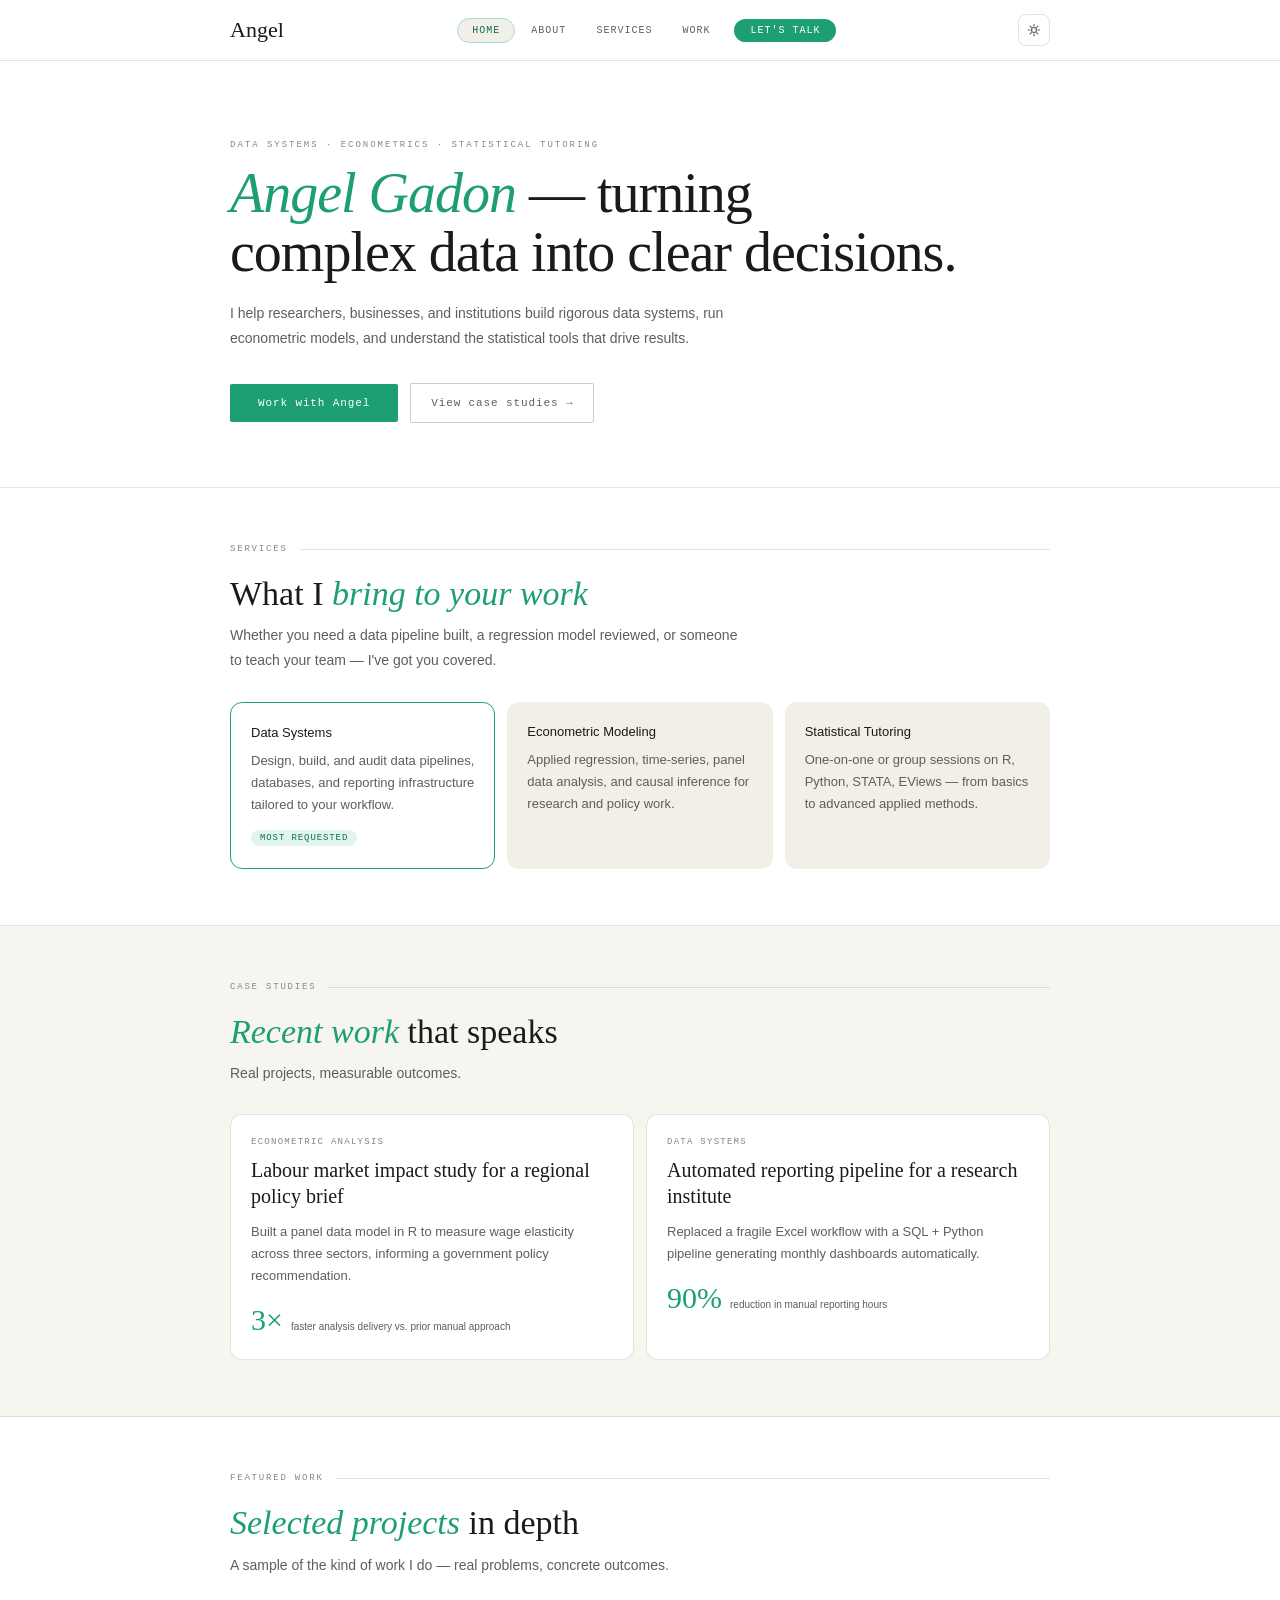
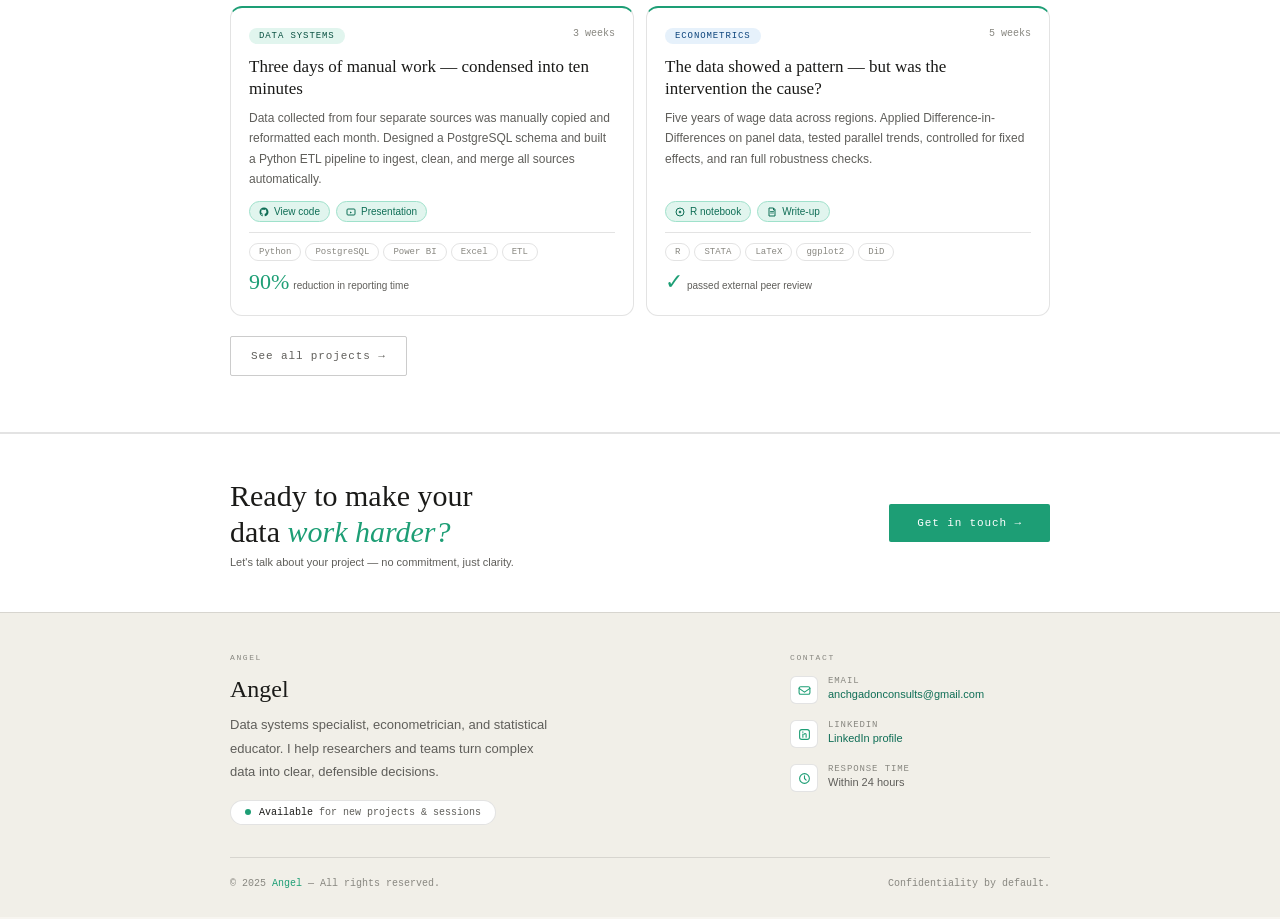
==== index.html @ 55eae577 "improve accessibility" ====
<!DOCTYPE html>
<html lang="en">
<head>
<meta charset="UTF-8"/>
<meta http-equiv="Content-Security-Policy" content="default-src 'self'; script-src 'self' 'unsafe-inline'; style-src 'self' 'unsafe-inline' https://fonts.googleapis.com; font-src 'self' https://fonts.gstatic.com; connect-src 'self' https://script.google.com https://script.googleusercontent.com; img-src 'self' data:;"/>
<meta name="viewport" content="width=device-width, initial-scale=1.0"/>
<meta name="robots" content="index, follow"/>
<meta name="author" content="Angel Gadon"/>
<title>Angel Gadon — Data Systems Specialist &amp; Econometrician | Philippines</title>
<meta name="description" content="Angel Gadon is a data systems specialist, econometrician, and statistical educator in the Philippines. Available for research, consulting, and tutoring."/>
<link rel="canonical" href="https://anchgadon.com/"/>

<!-- Open Graph -->
<meta property="og:type" content="website"/>
<meta property="og:url" content="https://anchgadon.com/"/>
<meta property="og:title" content="Angel Gadon — Data Systems Specialist &amp; Econometrician"/>
<meta property="og:description" content="Data systems specialist, econometrician, and statistical educator in the Philippines. Available for research, consulting, and tutoring."/>
<meta property="og:image" content="https://anchgadon.com/og-image.png"/>

<!-- Twitter Card -->
<meta name="twitter:card" content="summary"/>
<meta name="twitter:title" content="Angel Gadon — Data Systems Specialist &amp; Econometrician"/>
<meta name="twitter:description" content="Data systems specialist, econometrician, and statistical educator in the Philippines."/>

<!-- JSON-LD Person Schema -->
<script type="application/ld+json">
{
  "@context": "https://schema.org",
  "@type": "Person",
  "name": "Angel Gadon",
  "url": "https://anchgadon.com/",
  "jobTitle": "Data Systems Specialist, Econometrician, Statistical Educator",
  "description": "Data systems specialist, econometrician, and statistical educator based in the Philippines. Available for research, consulting, and tutoring.",
  "email": "mailto:anchgadonconsults@gmail.com",
  "address": {
    "@type": "PostalAddress",
    "addressCountry": "PH"
  },
  "sameAs": [
    "https://www.linkedin.com/in/anchgadonconsults"
  ],
  "knowsAbout": ["Data Systems", "Econometrics", "Statistical Modeling", "Python", "R", "STATA", "SQL", "EViews", "Panel Data", "Causal Inference"]
}
</script>

<link rel="preconnect" href="https://fonts.googleapis.com">
<link rel="preconnect" href="https://fonts.gstatic.com" crossorigin>
<link href="https://fonts.googleapis.com/css2?family=Cormorant+Garamond:ital,wght@0,300;0,400;1,300;1,400&family=DM+Mono:wght@300;400&family=DM+Sans:ital,wght@0,300;0,400;0,500;1,300&display=swap" rel="stylesheet"/>
<link rel="stylesheet" href="styles.css"/>
<script>(function(){var t=localStorage.getItem('theme');if(t)document.documentElement.setAttribute('data-theme',t);})()</script>
</head>
<body>

<!-- ── SITE HEADER ────────────────────────────────────────── -->
<header class="site-header">
  <div class="header-inner">
    <a class="header-logo" href="#" onclick="showPage('home'); return false;">Angel</a>
    <nav class="header-nav" aria-label="Primary navigation">
      <a class="fnav-link active" href="#" onclick="showPage('home')">Home</a>
      <a class="fnav-link" href="#" onclick="showPage('about')">About</a>
      <a class="fnav-link" href="#" onclick="showPage('services')">Services</a>
      <a class="fnav-link" href="#" onclick="showPage('portfolio')">Work</a>
      <button class="fnav-cta" onclick="showPage('contact')">Let's talk</button>
    </nav>
    <div class="header-controls">
      <button class="theme-btn" id="themeBtn" onclick="toggleTheme()" aria-label="Toggle theme"></button>
      <button class="burger" id="burgerBtn" onclick="toggleMenu()" aria-label="Open menu" aria-expanded="false">
        <span class="burger-line"></span>
        <span class="burger-line"></span>
        <span class="burger-line"></span>
      </button>
    </div>
  </div>
  <nav class="mobile-menu" id="mobileMenu" aria-label="Mobile navigation">
    <a class="mob-link active" href="#" onclick="showPage('home');closeMenu()">Home</a>
    <a class="mob-link" href="#" onclick="showPage('about');closeMenu()">About</a>
    <a class="mob-link" href="#" onclick="showPage('services');closeMenu()">Services</a>
    <a class="mob-link" href="#" onclick="showPage('portfolio');closeMenu()">Work</a>
    <button class="mob-cta" onclick="showPage('contact');closeMenu()">Let's talk</button>
  </nav>
</header>


<main id="main-content">

<!-- ══════════════════════════════════════════════════════════
     PAGE 1 — HOME
══════════════════════════════════════════════════════════ -->
<div id="page-home" class="page active">
  <div class="hero">
    <div class="container">
      <div class="eyebrow">Data Systems · Econometrics · Statistical Tutoring</div>
      <h1 class="page-h1"><em>Angel Gadon</em> — turning<br>complex data into clear decisions.</h1>
      <p class="lead">I help researchers, businesses, and institutions build rigorous data systems, run econometric models, and understand the statistical tools that drive results.</p>
      <div class="hero-actions">
        <button class="btn-primary" onclick="showPage('contact')">Work with Angel</button>
        <button class="btn-ghost" onclick="showPage('portfolio')">View case studies →</button>
      </div>
    </div>
  </div>

  <div class="section" style="background:var(--surface);">
    <div class="container">
      <div class="sec-eyebrow">Services</div>
      <h2 class="sec-h2">What I <em>bring to your work</em></h2>
      <p class="lead" style="margin-bottom:28px;">Whether you need a data pipeline built, a regression model reviewed, or someone to teach your team — I've got you covered.</p>
      <div class="services-grid">
        <div class="svc-card accent">
          <div class="svc-title">Data Systems</div>
          <div class="svc-body">Design, build, and audit data pipelines, databases, and reporting infrastructure tailored to your workflow.</div>
          <div class="svc-tag">Most requested</div>
        </div>
        <div class="svc-card">
          <div class="svc-title">Econometric Modeling</div>
          <div class="svc-body">Applied regression, time-series, panel data analysis, and causal inference for research and policy work.</div>
        </div>
        <div class="svc-card">
          <div class="svc-title">Statistical Tutoring</div>
          <div class="svc-body">One-on-one or group sessions on R, Python, STATA, EViews — from basics to advanced applied methods.</div>
        </div>
      </div>
    </div>
  </div>

  <div class="section" style="background:var(--ivory);">
    <div class="container">
      <div class="sec-eyebrow">Case studies</div>
      <h2 class="sec-h2"><em>Recent work</em> that speaks</h2>
      <p class="lead" style="margin-bottom:28px;">Real projects, measurable outcomes.</p>
      <div class="case-grid">
        <div class="case-card">
          <div class="case-label">Econometric Analysis</div>
          <div class="case-title">Labour market impact study for a regional policy brief</div>
          <div class="case-body">Built a panel data model in R to measure wage elasticity across three sectors, informing a government policy recommendation.</div>
          <div style="display:flex;align-items:baseline;gap:8px;"><div class="case-num">3×</div><div class="case-outcome-lbl">faster analysis delivery vs. prior manual approach</div></div>
        </div>
        <div class="case-card">
          <div class="case-label">Data Systems</div>
          <div class="case-title">Automated reporting pipeline for a research institute</div>
          <div class="case-body">Replaced a fragile Excel workflow with a SQL + Python pipeline generating monthly dashboards automatically.</div>
          <div style="display:flex;align-items:baseline;gap:8px;"><div class="case-num">90%</div><div class="case-outcome-lbl">reduction in manual reporting hours</div></div>
        </div>
      </div>
    </div>
  </div>

  <div class="section" style="background:var(--surface);">
    <div class="container">
      <div class="sec-eyebrow">Featured work</div>
      <h2 class="sec-h2"><em>Selected projects</em> in depth</h2>
      <p class="lead" style="margin-bottom:28px;">A sample of the kind of work I do — real problems, concrete outcomes.</p>
      <div class="featured-grid" id="homeFeaturedGrid"></div>
      <div style="margin-top:20px;">
        <button class="btn-ghost" onclick="showPage('portfolio')">See all projects →</button>
      </div>
    </div>
  </div>

  <!-- Pre-footer + Footer -->
  <div class="pre-footer">
    <div class="container" style="display:flex;align-items:center;justify-content:space-between;gap:20px;flex-wrap:wrap;">
      <div>
        <div class="pre-footer-h">Ready to make your<br>data <em>work harder?</em></div>
        <div class="pre-footer-sub">Let's talk about your project — no commitment, just clarity.</div>
      </div>
      <button class="btn-primary" onclick="showPage('contact')">Get in touch →</button>
    </div>
  </div>
</div>


<!-- ══════════════════════════════════════════════════════════
     PAGE 2 — SERVICES
══════════════════════════════════════════════════════════ -->
<div id="page-services" class="page">
  <div class="section" style="background:var(--surface);padding-bottom:0;border-bottom:none;">
    <div class="container">
      <div class="eyebrow">Services</div>
      <h2 class="page-h1">Precision work,<br><em>tailored to your data.</em></h2>
      <p class="lead">Three focused offerings — each designed to solve a real problem and deliver a concrete output.</p>
    </div>
  </div>

  <div class="process-strip">
    <div class="container">
      <div class="process-steps">
        <div class="process-step"><div class="step-num">1</div><div class="step-text">Discovery call &amp; scope</div></div>
        <div class="step-arrow">→</div>
        <div class="process-step"><div class="step-num">2</div><div class="step-text">Proposal &amp; timeline</div></div>
        <div class="step-arrow">→</div>
        <div class="process-step"><div class="step-num">3</div><div class="step-text">Delivery &amp; review rounds</div></div>
        <div class="step-arrow">→</div>
        <div class="process-step"><div class="step-num">4</div><div class="step-text">Handoff &amp; documentation</div></div>
      </div>
    </div>
  </div>

  <div class="svc-section">
    <div class="container">
      <div class="svc-header">
        <div><div class="svc-num">01</div><h2 class="svc-h2">Data Systems <em>&amp; Infrastructure</em></h2></div>
        <div class="svc-badge badge-pop">Most requested</div>
      </div>
      <p class="svc-body-text">From messy spreadsheets to robust pipelines — I design, build, and audit data systems that are clean, automated, and built to last.</p>
      <div class="deliverables">
        <div class="deliv-item"><div class="deliv-dot"></div><div class="deliv-text">Database design &amp; normalisation</div></div>
        <div class="deliv-item"><div class="deliv-dot"></div><div class="deliv-text">Automated ETL pipelines</div></div>
        <div class="deliv-item"><div class="deliv-dot"></div><div class="deliv-text">Data cleaning &amp; validation scripts</div></div>
        <div class="deliv-item"><div class="deliv-dot"></div><div class="deliv-text">Dashboard &amp; reporting setup</div></div>
        <div class="deliv-item"><div class="deliv-dot"></div><div class="deliv-text">Existing system audits</div></div>
        <div class="deliv-item"><div class="deliv-dot"></div><div class="deliv-text">Full documentation &amp; handoff</div></div>
      </div>
      <div class="tools-row"><span class="tool-pill">Python</span><span class="tool-pill">SQL</span><span class="tool-pill">PostgreSQL</span><span class="tool-pill">R</span><span class="tool-pill">Power BI</span><span class="tool-pill">Excel / VBA</span></div>
      <div class="rate-row"><div><div class="rate-val">₱ / $</div><div class="rate-label">Project-based · scope discussed on discovery call</div></div><button class="rate-cta" onclick="showPage('contact')">Request a quote →</button></div>
    </div>
  </div>

  <div class="svc-section">
    <div class="container">
      <div class="svc-header">
        <div><div class="svc-num">02</div><h2 class="svc-h2">Econometric <em>Modeling &amp; Analysis</em></h2></div>
        <div class="svc-badge badge-res">Research-grade</div>
      </div>
      <p class="svc-body-text">Rigorous applied econometrics for policy research, academic work, and business intelligence. I help you choose the right model, run it correctly, and present findings with confidence.</p>
      <div class="deliverables">
        <div class="deliv-item"><div class="deliv-dot"></div><div class="deliv-text">OLS, IV, panel data models</div></div>
        <div class="deliv-item"><div class="deliv-dot"></div><div class="deliv-text">Time-series &amp; forecasting</div></div>
        <div class="deliv-item"><div class="deliv-dot"></div><div class="deliv-text">Causal inference &amp; DiD</div></div>
        <div class="deliv-item"><div class="deliv-dot"></div><div class="deliv-text">Regression diagnostics &amp; testing</div></div>
        <div class="deliv-item"><div class="deliv-dot"></div><div class="deliv-text">Results write-up &amp; visualisation</div></div>
        <div class="deliv-item"><div class="deliv-dot"></div><div class="deliv-text">Peer-review-ready outputs</div></div>
      </div>
      <div class="tools-row"><span class="tool-pill">R</span><span class="tool-pill">STATA</span><span class="tool-pill">EViews</span><span class="tool-pill">Python (statsmodels)</span><span class="tool-pill">LaTeX</span></div>
      <div class="rate-row"><div><div class="rate-val">₱ / $</div><div class="rate-label">Per project or per model · hourly retainer available</div></div><button class="rate-cta" onclick="showPage('contact')">Request a quote →</button></div>
    </div>
  </div>

  <div class="svc-section">
    <div class="container">
      <div class="svc-header">
        <div><div class="svc-num">03</div><h2 class="svc-h2">Statistical <em>Tool Tutoring</em></h2></div>
        <div class="svc-badge badge-tut">1-on-1 &amp; group</div>
      </div>
      <p class="svc-body-text">Whether you are a graduate student struggling with R, a professional learning Python for data work, or a team that needs to get up to speed on STATA — I teach in a way that sticks.</p>
      <div class="deliverables">
        <div class="deliv-item"><div class="deliv-dot"></div><div class="deliv-text">Beginner to advanced levels</div></div>
        <div class="deliv-item"><div class="deliv-dot"></div><div class="deliv-text">1-on-1 or small group sessions</div></div>
        <div class="deliv-item"><div class="deliv-dot"></div><div class="deliv-text">Custom exercises &amp; datasets</div></div>
        <div class="deliv-item"><div class="deliv-dot"></div><div class="deliv-text">Session recordings &amp; notes</div></div>
        <div class="deliv-item"><div class="deliv-dot"></div><div class="deliv-text">Thesis &amp; dissertation support</div></div>
        <div class="deliv-item"><div class="deliv-dot"></div><div class="deliv-text">Flexible scheduling (online)</div></div>
      </div>
      <div class="tools-row"><span class="tool-pill">R / RStudio</span><span class="tool-pill">Python</span><span class="tool-pill">STATA</span><span class="tool-pill">EViews</span><span class="tool-pill">Excel</span><span class="tool-pill">SPSS</span></div>
      <div class="rate-row"><div><div class="rate-val">₱ / $</div><div class="rate-label">Per session or package bundles · group rates available</div></div><button class="rate-cta" onclick="showPage('contact')">Book a session →</button></div>
    </div>
  </div>

  <div class="section" style="background:var(--surface);">
    <div class="container">
      <div class="sec-eyebrow">Common questions</div>
      <div class="faq-item"><div class="faq-q">How does a project typically start?</div><div class="faq-a">With a short discovery call — usually 20–30 minutes. We talk through your problem, your data, and your timeline. From there I send a clear proposal with scope, deliverables, and pricing.</div></div>
      <div class="faq-item"><div class="faq-q">Do you work with clients outside the Philippines?</div><div class="faq-a">Yes — all engagements are conducted online. I work with researchers and businesses across Southeast Asia, and internationally by arrangement.</div></div>
      <div class="faq-item"><div class="faq-q">Can you help if my data is messy or incomplete?</div><div class="faq-a">That is often where the most value is found. Data cleaning, restructuring, and validation are core parts of my process — not afterthoughts.</div></div>
      <div class="faq-item"><div class="faq-q">What if I am not sure which service I need?</div><div class="faq-a">Just reach out and describe your situation. I will point you in the right direction — even if that means referring you to someone better suited.</div></div>
    </div>
  </div>

  <div class="pre-footer">
    <div class="container" style="display:flex;align-items:center;justify-content:space-between;gap:20px;flex-wrap:wrap;">
      <div><div class="pre-footer-h">Not sure where to start?<br><em>Let's figure it out together.</em></div><div class="pre-footer-sub">A 20-minute call is all it takes to get clarity on your next step.</div></div>
      <button class="btn-primary" onclick="showPage('contact')">Schedule a free call →</button>
    </div>
  </div>
</div>


<!-- ══════════════════════════════════════════════════════════
     PAGE 3 — PORTFOLIO
══════════════════════════════════════════════════════════ -->
<div id="page-portfolio" class="page">
  <div class="section" style="background:var(--surface);padding-bottom:0;border-bottom:none;">
    <div class="container">
      <div class="eyebrow">Portfolio · Case Studies</div>
      <h2 class="page-h1">Problems solved,<br><em>outcomes delivered.</em></h2>
      <p class="lead">Featured cases in depth, plus a searchable record of additional work. Search by keyword, tag, or method.</p>
    </div>
  </div>

  <div class="toolbar">
    <div class="container" style="display:flex;align-items:center;justify-content:space-between;gap:16px;">
      <div class="filter-row">
        <span class="filter-label">Filter</span>
        <button class="filter-btn on" onclick="setFilter('all',this)">All</button>
        <button class="filter-btn" onclick="setFilter('Data Systems',this)">Data Systems</button>
        <button class="filter-btn" onclick="setFilter('Econometrics',this)">Econometrics</button>
        <button class="filter-btn" onclick="setFilter('Tutoring',this)">Tutoring</button>
      </div>
      <div class="search-side">
        <span class="results-count" id="countLabel">7 projects</span>
        <div class="search-input-row">
          <svg class="search-icon" viewBox="0 0 14 14" fill="none"><circle cx="5.5" cy="5.5" r="4" stroke="#888780" stroke-width="1.1"/><path d="M9 9l3.5 3.5" stroke="#888780" stroke-width="1.1" stroke-linecap="round"/></svg>
          <input class="search-input" id="searchInput" type="text" placeholder="Search…" oninput="handleSearch()"/>
          <button class="search-clear" id="clearBtn" onclick="clearSearch()">✕</button>
        </div>
      </div>
    </div>
  </div>

  <div class="projects-wrap" style="background:var(--surface);">
    <div class="container">
      <div class="section-divider" id="featDiv"><span>Featured cases</span></div>
      <div class="featured-grid" id="featuredGrid"></div>
      <div class="section-divider" id="moreDiv"><span>More work</span></div>
      <div id="resumeList"></div>
      <div class="empty-state" id="emptyState">
        <h2 class="empty-h">No matches for <em id="emptyTerm">that</em></h2>
        <p class="empty-sub">Try a different keyword — method name, tool, or outcome.</p>
      </div>
    </div>
  </div>

  <div class="pre-footer">
    <div class="container" style="display:flex;align-items:center;justify-content:space-between;gap:20px;flex-wrap:wrap;">
      <div><div class="pre-footer-h">Have a similar problem?<br><em>Let's solve it.</em></div><div class="pre-footer-sub">Every engagement starts with understanding your situation — not a template.</div></div>
      <button class="btn-primary" onclick="showPage('contact')">Start a conversation →</button>
    </div>
  </div>
</div>


<!-- ══════════════════════════════════════════════════════════
     PAGE 4 — ABOUT
══════════════════════════════════════════════════════════ -->
<div id="page-about" class="page">
  <div class="section" style="background:var(--surface);">
    <div class="container">
      <div class="eyebrow">About</div>
      <div class="about-hero-grid">
        <div>
          <h2 class="page-h1">I work at the edge<br>where <em>data meets decisions.</em></h2>
          <p class="lead">I am a data systems specialist, econometrician, and statistical educator. My work sits at the intersection of rigorous methodology and practical results.</p>
        </div>
        <div class="avatar"><div class="avatar-initials">A</div></div>
      </div>
    </div>
  </div>

  <div class="section" style="background:var(--ivory);">
    <div class="container">
      <div class="sec-eyebrow">My philosophy</div>
      <div class="pull-quote">"Most data problems are not really data problems — they are clarity problems."</div>
      <p class="body-text">When a pipeline is broken, when a model keeps getting rejected, when someone cannot explain their own results — the issue is rarely the data itself. It is the gap between what the data is saying and what the person working with it understands.</p>
      <p class="body-text">That gap is exactly where I work. I bring the technical depth to build robust systems and models, and the patience to make sure the people using them actually understand what they have in front of them.</p>
    </div>
  </div>

  <div class="section" style="background:var(--surface);">
    <div class="container">
      <div class="sec-eyebrow">Areas of expertise</div>
      <div class="expertise-grid">
        <div class="exp-card"><div class="exp-title">Data Systems &amp; Infrastructure</div><div class="exp-body">Designing and building data pipelines, databases, and automated reporting systems that are clean, reliable, and built to scale.</div></div>
        <div class="exp-card"><div class="exp-title">Applied Econometrics</div><div class="exp-body">Panel data, time-series, causal inference, and regression diagnostics. Rigorous model selection, assumption testing, and results that hold up under scrutiny.</div></div>
        <div class="exp-card"><div class="exp-title">Statistical Modeling</div><div class="exp-body">Forecasting, demand modeling, and quantitative analysis — with a focus on interpretability alongside technical correctness.</div></div>
        <div class="exp-card"><div class="exp-title">Statistical Education</div><div class="exp-body">Teaching statistical tools in a way that transfers — not just how to run a command, but why the method works and how to defend it.</div></div>
      </div>
    </div>
  </div>

  <div class="section" style="background:var(--ivory);">
    <div class="container">
      <div class="sec-eyebrow">Tools &amp; methods</div>
      <div class="tools-block"><div class="tool-category">Statistical &amp; econometric</div><div class="tools-row"><span class="tool-pill" style="border-color:#9FE1CB;color:#085041;background:#E1F5EE;">R</span><span class="tool-pill" style="border-color:#9FE1CB;color:#085041;background:#E1F5EE;">STATA</span><span class="tool-pill" style="border-color:#9FE1CB;color:#085041;background:#E1F5EE;">EViews</span><span class="tool-pill">SPSS</span><span class="tool-pill">Python (statsmodels)</span><span class="tool-pill">LaTeX</span></div></div>
      <div class="tools-block"><div class="tool-category">Data systems &amp; engineering</div><div class="tools-row"><span class="tool-pill" style="border-color:#9FE1CB;color:#085041;background:#E1F5EE;">Python</span><span class="tool-pill" style="border-color:#9FE1CB;color:#085041;background:#E1F5EE;">SQL</span><span class="tool-pill">PostgreSQL</span><span class="tool-pill">Excel / VBA</span><span class="tool-pill">Power BI</span></div></div>
      <div class="tools-block"><div class="tool-category">Methods</div><div class="tools-row"><span class="tool-pill">OLS · IV · DiD</span><span class="tool-pill">Panel data</span><span class="tool-pill">ARIMA · ETS</span><span class="tool-pill">Robust inference</span><span class="tool-pill">Causal inference</span></div></div>
    </div>
  </div>

  <div class="section" style="background:var(--surface);">
    <div class="container">
      <div class="sec-eyebrow">How I work</div>
      <div class="value-row"><div class="value-num">01</div><div><div class="value-title">I start with the problem, not the method.</div><div class="value-body">Tools are chosen because they fit the question — not because they are impressive or familiar.</div></div></div>
      <div class="value-row"><div class="value-num">02</div><div><div class="value-title">I document everything I build.</div><div class="value-body">A pipeline or system that only I can maintain is not a deliverable — it is a dependency. Every engagement ends with clear documentation.</div></div></div>
      <div class="value-row"><div class="value-num">03</div><div><div class="value-title">I explain until it makes sense.</div><div class="value-body">Whether it is a tutoring session or a project handoff, I do not move on until the person in front of me understands what was done and why.</div></div></div>
      <div class="value-row"><div class="value-num">04</div><div><div class="value-title">Confidentiality is non-negotiable.</div><div class="value-body">Client data, context, and project details stay private — always. The work I share publicly reflects the methods and depth of what I do, never who I do it for.</div></div></div>
    </div>
  </div>

  <div class="section" style="background:var(--ivory);">
    <div class="container">
      <div class="sec-eyebrow">Background</div>
      <div class="cred-list">
        <div class="cred-item"><div class="cred-dot"></div><div class="cred-body"><strong>Academic foundation in economics and statistics</strong> — formal training in econometric theory, quantitative methods, and applied data analysis.</div></div>
        <div class="cred-item"><div class="cred-dot"></div><div class="cred-body"><strong>Applied across research and industry settings</strong> — experience spanning policy analysis, academic research support, and private sector data work.</div></div>
        <div class="cred-item"><div class="cred-dot"></div><div class="cred-body"><strong>Educator and practitioner in parallel</strong> — teaching statistical tools actively sharpens how I think about the work. The two roles inform each other.</div></div>
        <div class="cred-item"><div class="cred-dot"></div><div class="cred-body"><strong>Based in the Philippines, working online</strong> — available for remote engagements across Southeast Asia and internationally by arrangement.</div></div>
      </div>
    </div>
  </div>

  <div class="pre-footer">
    <div class="container" style="display:flex;align-items:center;justify-content:space-between;gap:20px;flex-wrap:wrap;">
      <div><div class="pre-footer-h">Enough about me —<br><em>tell me about your problem.</em></div><div class="pre-footer-sub">A short conversation is usually all it takes to know if we are a good fit.</div></div>
      <button class="btn-primary" onclick="showPage('contact')">Get in touch →</button>
    </div>
  </div>
</div>


<!-- ══════════════════════════════════════════════════════════
     PAGE 5 — CONTACT
══════════════════════════════════════════════════════════ -->
<div id="page-contact" class="page">
  <div class="section" style="background:var(--surface);padding-bottom:0;border-bottom:none;">
    <div class="container">
      <div class="eyebrow">Contact · Hire</div>
      <h2 class="page-h1">Tell me what<br>you are <em>working on.</em></h2>
      <p class="lead">No lengthy forms, no automated responses. Fill in what you can and I will get back to you within 24 hours.</p>
    </div>
  </div>

  <div class="contact-wrap">
    <div class="form-col">
      <div id="form-area">
        <div class="field-group"><label class="field-label" for="field-name">Your name</label><input type="text" id="field-name" class="form-input" placeholder="How should I address you?"/></div>
        <div class="field-group"><label class="field-label" for="field-email">Email address</label><input type="email" id="field-email" class="form-input" placeholder="Where should I reply?"/></div>
        <div class="field-group">
          <div class="field-label" id="field-service-label">What do you need help with?</div>
          <div class="service-pills" role="group" aria-labelledby="field-service-label">
            <button class="pill-toggle" onclick="togglePill(this)">Data Systems</button>
            <button class="pill-toggle" onclick="togglePill(this)">Econometrics</button>
            <button class="pill-toggle" onclick="togglePill(this)">Statistical Tutoring</button>
            <button class="pill-toggle" onclick="togglePill(this)">Not sure yet</button>
          </div>
        </div>
        <div class="field-group"><label class="field-label" for="field-problem">Describe the problem</label><textarea id="field-problem" class="form-input" placeholder="What is the situation? What have you tried? What does success look like?"></textarea></div>
        <div class="field-group"><label class="field-label" for="field-timeline">Timeline</label><select id="field-timeline" class="form-input"><option value="" disabled selected>When do you need this done?</option><option>As soon as possible</option><option>Within 2 weeks</option><option>Within a month</option><option>Flexible — quality over speed</option><option>Ongoing / retainer</option></select></div>
        <div class="field-group"><label class="field-label" for="field-budget">Budget range (optional)</label><select id="field-budget" class="form-input"><option value="" disabled selected>Approximate budget</option><option>Under ₱5,000 / $100</option><option>₱5,000–₱20,000 / $100–$400</option><option>₱20,000–₱50,000 / $400–$1,000</option><option>₱50,000+ / $1,000+</option><option>Let's discuss</option></select><div class="field-hint">This is a guide — not a constraint. Scope can almost always be adjusted.</div></div>
        <div class="field-group"><label class="field-label" for="field-source">How did you find me? (optional)</label><select id="field-source" class="form-input"><option value="" disabled selected>Select one</option><option>LinkedIn</option><option>Referral</option><option>Web search</option><option>Social media</option><option>Other</option></select></div>
        <div class="submit-row">
          <button class="btn-submit" onclick="handleSubmit()">Send inquiry →</button>
          <p class="form-note">Your details are kept private. I do not share, sell, or store inquiry data beyond what is needed to respond.</p>
          <p id="submit-error" style="display:none;color:#c0392b;font-size:0.82rem;margin-top:8px;">Something went wrong — please try again or email me directly.</p>
        </div>
      </div>
      <div class="success-state" id="success">
        <div class="success-icon"><svg viewBox="0 0 18 18" fill="none" width="20" height="20"><path d="M3 9l4 4 8-8" stroke="#1D9E75" stroke-width="1.5" stroke-linecap="round" stroke-linejoin="round"/></svg></div>
        <h2 class="success-h">Message received —<br><em>I'll be in touch soon.</em></h2>
        <p class="success-body">Expect a reply within 24 hours. If the inquiry is straightforward, I may respond with a direct answer. If it needs more discussion, I will suggest a short call.</p>
      </div>
    </div>
    <div class="sidebar">
      <div class="sidebar-block"><div class="sidebar-label">Availability</div><div class="avail-indicator"><div class="avail-dot"></div><div class="avail-text">Currently accepting work</div></div><div class="avail-sub">Open to new projects and sessions. Retainer spots are limited.</div></div>
      <div class="sidebar-block"><div class="sidebar-label">Response time</div><div class="response-card"><div class="response-val">24 hrs</div><div class="response-lbl">typical reply time</div></div></div>
      <div class="sidebar-block"><div class="sidebar-label">Reach me directly</div><div class="contact-link"><div class="contact-icon-sm"><svg viewBox="0 0 12 12" fill="none"><rect x="1" y="2.5" width="10" height="7" rx="1.5" stroke="#1D9E75" stroke-width="1"/><path d="M1 4l5 3.5L11 4" stroke="#1D9E75" stroke-width="1" stroke-linecap="round"/></svg></div><div class="contact-detail-sm"><a href="mailto:anchgadonconsults@gmail.com">anchgadonconsults@gmail.com</a></div></div><div class="contact-link"><div class="contact-icon-sm"><svg viewBox="0 0 12 12" fill="none"><rect x="1.5" y="1.5" width="9" height="9" rx="2" stroke="#1D9E75" stroke-width="1"/><path d="M4.5 5.5v3M4.5 3.5v.5" stroke="#1D9E75" stroke-width="1" stroke-linecap="round"/><path d="M7.5 8.5V6a1 1 0 00-2 0" stroke="#1D9E75" stroke-width="1" stroke-linecap="round"/></svg></div><div class="contact-detail-sm"><a href="https://www.linkedin.com/in/anchgadonconsults" target="_blank" rel="noopener noreferrer">LinkedIn profile</a></div></div></div>
      <div class="sidebar-block"><div class="sidebar-label">What happens next</div><div class="process-note"><div class="pn-step"><div class="pn-num">01</div><div class="pn-text">I review your inquiry and reply within 24 hours</div></div><div class="pn-step"><div class="pn-num">02</div><div class="pn-text">If needed, we schedule a 20-min discovery call</div></div><div class="pn-step"><div class="pn-num">03</div><div class="pn-text">I send a clear proposal with scope and pricing</div></div><div class="pn-step"><div class="pn-num">04</div><div class="pn-text">We align on timeline and get to work</div></div></div></div>
    </div>
  </div>

</div>

</main>

<footer class="footer-main">
  <div class="container">
    <div class="footer-cols">
      <div>
        <div class="col-label">Angel</div>
        <div class="bio-logo">Angel</div>
        <p class="bio-text">Data systems specialist, econometrician, and statistical educator. I help researchers and teams turn complex data into clear, defensible decisions.</p>
        <div class="avail-pill"><div class="avail-pill-dot"></div><div class="avail-pill-text"><strong>Available</strong> for new projects &amp; sessions</div></div>
      </div>
      <div>
        <div class="col-label">Contact</div>
        <ul class="footer-contact-list">
          <li class="fc-item">
            <div class="fc-icon"><svg viewBox="0 0 12 12" fill="none"><rect x="1" y="2.5" width="10" height="7" rx="1.5" stroke="#1D9E75" stroke-width="1"/><path d="M1 4l5 3.5L11 4" stroke="#1D9E75" stroke-width="1" stroke-linecap="round"/></svg></div>
            <div><div class="fc-type">Email</div><div class="fc-val"><a href="mailto:anchgadonconsults@gmail.com">anchgadonconsults@gmail.com</a></div></div>
          </li>
          <li class="fc-item">
            <div class="fc-icon"><svg viewBox="0 0 12 12" fill="none"><rect x="1.5" y="1.5" width="9" height="9" rx="2" stroke="#1D9E75" stroke-width="1"/><path d="M4.5 5.5v3M4.5 3.5v.5" stroke="#1D9E75" stroke-width="1" stroke-linecap="round"/><path d="M7.5 8.5V6a1 1 0 00-2 0" stroke="#1D9E75" stroke-width="1" stroke-linecap="round"/></svg></div>
            <div><div class="fc-type">LinkedIn</div><div class="fc-val"><a href="https://www.linkedin.com/in/anchgadonconsults" target="_blank" rel="noopener noreferrer">LinkedIn profile</a></div></div>
          </li>
          <li class="fc-item">
            <div class="fc-icon"><svg viewBox="0 0 12 12" fill="none"><circle cx="6" cy="6" r="4.5" stroke="#1D9E75" stroke-width="1"/><path d="M6 3.5V6l1.5 1.5" stroke="#1D9E75" stroke-width="1" stroke-linecap="round" stroke-linejoin="round"/></svg></div>
            <div><div class="fc-type">Response time</div><div class="fc-val">Within 24 hours</div></div>
          </li>
        </ul>
      </div>
    </div>
    <div class="footer-bar">
      <div class="footer-copy">© 2025 <em>Angel</em> — All rights reserved.</div>
      <div class="footer-made">Confidentiality by default.</div>
    </div>
  </div>
</footer>

<!-- ══════════════════════════════════════════════════════════
     JAVASCRIPT
══════════════════════════════════════════════════════════ -->
<script defer src="script.js"></script>
</body>
</html>
---- styles.css ----
/* ── RESET & BASE ─────────────────────────────────────────── */
  *{box-sizing:border-box;margin:0;padding:0;}
  html{scroll-behavior:smooth;overflow-x:hidden;}
  body{font-family:'DM Sans',sans-serif;background:var(--ivory);color:var(--ink);min-height:100vh;overflow-x:hidden;}
  a{text-decoration:none;color:inherit;}
  button{font-family:'DM Mono',monospace;cursor:pointer;}

  /* ── MONO ELEMENTS (labels, nav, tags, UI controls) ────────── */
  .eyebrow,.sec-eyebrow,
  .tag,.tool-pill,.svc-tag,.svc-badge,
  .fnav-link,.fnav-cta,

  .case-label,
  .svc-num,
  .field-label,
  .filter-label,.filter-btn,
  .results-count,
  .feat-duration,.rc-duration,
  .col-label,.sidebar-label,
  .fc-type,
  .avail-pill-text,
  .tool-category,
  .step-num,.step-text,
  .pn-num,
  .rate-label,.rate-cta,
  .section-divider span,
  .pill-toggle,
  .footer-copy,.footer-made{
    font-family:'DM Mono',monospace;
  }

  /* ── TOKENS ───────────────────────────────────────────────── */
  :root{
    --teal:#1D9E75;
    --teal-dark:#0F6E56;
    --teal-mid:#5DCAA5;
    --teal-light:#E1F5EE;
    --teal-border:#9FE1CB;
    --teal-deep:#085041;
    --ink:#1A1A18;
    --ivory:#F7F5F0;
    --stone:#B4B2A9;
    --surface:#FFFFFF;
    --surface2:#F1EFE8;
    --border:rgba(26,26,24,0.12);
    --border-mid:rgba(26,26,24,0.22);
    --text-secondary:#5F5E5A;
    --text-tertiary:#888780;
    --radius:8px;
    --radius-lg:12px;
    --transition-fast:0.15s;
    --radius-pill:20px;
    --header-bg:rgba(255,255,255,0.96);
  }

  /* ── SITE HEADER ─────────────────────────────────────────── */
  .site-header{
    position:fixed;top:0;left:0;right:0;z-index:1000;
    background:var(--header-bg);backdrop-filter:blur(12px);
    border-bottom:0.5px solid var(--border);
  }
  .header-inner{
    max-width:900px;margin:0 auto;padding:0 40px;
    height:60px;display:flex;align-items:center;justify-content:space-between;
  }
  .header-logo{
    font-family:'Cormorant Garamond',serif;font-size:22px;font-weight:400;
    color:var(--ink);letter-spacing:0;flex-shrink:0;
  }
  .header-nav{display:flex;align-items:center;gap:2px;}
  .fnav-link{
    font-size:10px;letter-spacing:0.1em;text-transform:uppercase;
    color:var(--text-secondary);padding:6px 14px;border-radius:24px;
    transition:all var(--transition-fast);
  }
  .fnav-link:hover{background:var(--surface2);color:var(--ink);}
  .fnav-link.active{background:var(--surface2);color:var(--teal-dark);border:0.5px solid var(--teal-border);}
  .fnav-cta{
    font-size:10px;letter-spacing:0.1em;text-transform:uppercase;
    padding:6px 16px;border-radius:24px;background:var(--teal);
    color:#fff;border:none;margin-left:8px;transition:background var(--transition-fast);
  }
  .fnav-cta:hover{background:var(--teal-dark);}

  /* ── PAGES ────────────────────────────────────────────────── */
  .page{display:none;padding-top:60px;min-height:100vh;}
  .page.active{display:block;}

  /* ── SHARED SECTION STYLES ────────────────────────────────── */
  .section{padding:56px 0;border-bottom:0.5px solid var(--border);}
  .container{max-width:900px;margin:0 auto;padding:0 40px;}
  .eyebrow{font-size:9px;letter-spacing:0.22em;text-transform:uppercase;color:var(--text-tertiary);margin-bottom:14px;}
  .sec-eyebrow{font-size:9px;letter-spacing:0.2em;text-transform:uppercase;color:var(--text-tertiary);margin-bottom:20px;display:flex;align-items:center;gap:12px;}
  .sec-eyebrow::after{content:'';flex:1;height:0.5px;background:var(--border);}
  .page-h1{font-family:'Cormorant Garamond',serif;font-size:56px;font-weight:300;line-height:1.06;letter-spacing:-1px;margin-bottom:18px;}
  .page-h1 em{font-style:italic;color:var(--teal);}
  .sec-h2{font-family:'Cormorant Garamond',serif;font-size:34px;font-weight:300;line-height:1.15;margin-bottom:10px;}
  .sec-h2 em{font-style:italic;color:var(--teal);}
  .lead{font-size:14px;color:var(--text-secondary);line-height:1.8;font-weight:300;max-width:520px;}
  .body-text{font-size:13px;color:var(--text-secondary);line-height:1.85;font-weight:300;margin-bottom:16px;}
  .btn-primary{font-size:11px;letter-spacing:0.08em;padding:13px 28px;background:var(--teal);color:#fff;border:none;border-radius:2px;transition:background var(--transition-fast);}
  .btn-primary:hover{background:var(--teal-dark);}
  .btn-ghost{font-size:11px;letter-spacing:0.08em;padding:13px 20px;background:transparent;border:0.5px solid var(--border-mid);border-radius:2px;color:var(--text-secondary);transition:all var(--transition-fast);}
  .btn-ghost:hover{border-color:var(--teal);color:var(--teal-dark);}
  .tag{font-size:9px;letter-spacing:0.1em;text-transform:uppercase;padding:3px 10px;border-radius:var(--radius-pill);}
  .tag-sys{background:var(--teal-light);color:var(--teal-deep);}
  .tag-eco{background:#E6F1FB;color:#0C447C;}
  .tag-tut{background:#FAEEDA;color:#633806;}
  .tag-mix{background:#EEEDFE;color:#3C3489;}
  .tag-feat{background:var(--ink);color:var(--teal-light);}
  .tool-pill{font-size:9px;padding:3px 9px;border:0.5px solid var(--border);border-radius:var(--radius-pill);color:var(--text-tertiary);}

  /* ══════════════════════════════════════════════════════════
     PAGE 1 — HOME
  ══════════════════════════════════════════════════════════ */
  .hero{padding:80px 0 64px;border-bottom:0.5px solid var(--border);background:var(--surface);}
  .hero-actions{display:flex;gap:12px;align-items:center;margin-top:32px;}

  .services-grid{display:grid;grid-template-columns:repeat(3,1fr);gap:12px;margin-top:4px;}
  .svc-card{background:var(--surface2);border-radius:var(--radius-lg);padding:22px 20px;}
  .svc-card.accent{background:var(--surface);border:0.5px solid var(--teal);}
  .svc-title{font-size:13px;font-weight:400;margin-bottom:10px;}
  .svc-body{font-size:13px;color:var(--text-secondary);line-height:1.7;font-weight:300;}
  .svc-tag{display:inline-block;margin-top:14px;font-size:9px;letter-spacing:0.1em;text-transform:uppercase;color:var(--teal-dark);padding:3px 9px;background:var(--teal-light);border-radius:var(--radius-pill);}

  .case-grid{display:grid;grid-template-columns:1fr 1fr;gap:12px;}
  .case-card{background:var(--surface);border:0.5px solid var(--border);border-radius:var(--radius-lg);padding:22px 20px;}
  .case-label{font-size:9px;letter-spacing:0.14em;text-transform:uppercase;color:var(--text-tertiary);margin-bottom:10px;}
  .case-title{font-family:'Cormorant Garamond',serif;font-size:20px;font-weight:300;line-height:1.3;margin-bottom:12px;}
  .case-body{font-size:13px;color:var(--text-secondary);line-height:1.7;font-weight:300;margin-bottom:16px;}
  .case-num{font-family:'Cormorant Garamond',serif;font-size:30px;font-weight:300;color:var(--teal);}
  .case-outcome-lbl{font-size:10px;color:var(--text-secondary);line-height:1.5;}


  /* ══════════════════════════════════════════════════════════
     PAGE 2 — SERVICES
  ══════════════════════════════════════════════════════════ */
  .process-strip{background:var(--surface2);padding:20px 0;border-bottom:0.5px solid var(--border);}
  .process-steps{display:flex;align-items:center;gap:0;}
  .process-step{display:flex;align-items:center;gap:8px;flex:1;}
  .step-num{width:22px;height:22px;border-radius:50%;border:0.5px solid var(--teal);display:flex;align-items:center;justify-content:center;font-size:9px;color:var(--teal-dark);flex-shrink:0;}
  .step-text{font-size:10px;color:var(--text-secondary);line-height:1.4;font-weight:300;}
  .step-arrow{font-size:11px;color:var(--border-mid);margin:0 10px;flex-shrink:0;transition:transform var(--transition-fast);}

  .svc-section{padding:44px 0;border-bottom:0.5px solid var(--border);background:var(--surface);}
  .svc-header{display:flex;align-items:flex-start;justify-content:space-between;gap:16px;margin-bottom:20px;}
  .svc-num{font-size:9px;letter-spacing:0.18em;text-transform:uppercase;color:var(--text-tertiary);margin-bottom:6px;}
  .svc-h2{font-family:'Cormorant Garamond',serif;font-size:28px;font-weight:300;line-height:1.2;}
  .svc-h2 em{font-style:italic;color:var(--teal);}
  .svc-badge{font-size:9px;letter-spacing:0.1em;text-transform:uppercase;padding:5px 12px;border-radius:var(--radius-pill);white-space:nowrap;flex-shrink:0;margin-top:20px;}
  .badge-pop{background:var(--teal-light);color:var(--teal-deep);}
  .badge-res{background:#E6F1FB;color:#0C447C;}
  .badge-tut{background:#FAEEDA;color:#633806;}
  .svc-body-text{font-size:14px;color:var(--text-secondary);line-height:1.8;font-weight:300;margin-bottom:22px;max-width:520px;}
  .deliverables{display:grid;grid-template-columns:1fr 1fr;gap:8px;margin-bottom:22px;}
  .deliv-item{display:flex;gap:8px;align-items:flex-start;background:var(--surface2);border-radius:var(--radius);padding:10px 14px;}
  .deliv-dot{width:5px;height:5px;border-radius:50%;background:var(--teal);margin-top:4px;flex-shrink:0;}
  .deliv-text{font-size:12px;color:var(--text-secondary);line-height:1.5;font-weight:300;}
  .tools-row{display:flex;gap:6px;flex-wrap:wrap;margin-bottom:20px;}
  .rate-row{display:flex;align-items:center;gap:20px;padding-top:18px;border-top:0.5px solid var(--border);}
  .rate-val{font-family:'Cormorant Garamond',serif;font-size:30px;font-weight:300;color:var(--teal);}
  .rate-label{font-size:10px;color:var(--text-tertiary);line-height:1.5;}
  .rate-cta{margin-left:auto;font-size:10px;letter-spacing:0.08em;padding:10px 20px;border:0.5px solid var(--teal);border-radius:2px;color:var(--teal-dark);background:transparent;transition:background var(--transition-fast);}
  .rate-cta:hover{background:var(--teal-light);}

  .faq-item{padding:16px 0;border-bottom:0.5px solid var(--border);}
  .faq-item:last-child{border-bottom:none;}
  .faq-q{font-size:14px;font-weight:400;margin-bottom:6px;}
  .faq-a{font-size:13px;color:var(--text-secondary);line-height:1.75;font-weight:300;}

  /* ══════════════════════════════════════════════════════════
     PAGE 3 — PORTFOLIO
  ══════════════════════════════════════════════════════════ */
  .toolbar{padding:14px 0;border-bottom:0.5px solid var(--border);background:var(--surface2);}
  .filter-row{display:flex;gap:6px;align-items:center;}
  .filter-label{font-size:8px;letter-spacing:0.14em;text-transform:uppercase;color:var(--text-tertiary);margin-right:10px;}
  .filter-btn{font-size:9px;letter-spacing:0.05em;padding:4px 12px;border-radius:var(--radius-pill);border:0.5px solid var(--border-mid);background:transparent;color:var(--text-secondary);cursor:pointer;}
  .filter-btn.on{background:var(--teal);color:#fff;border-color:var(--teal);}
  .search-side{display:flex;align-items:center;gap:10px;flex-shrink:0;}
  .results-count{font-size:9px;color:var(--text-tertiary);white-space:nowrap;}
  .search-input-row{position:relative;display:flex;align-items:center;width:210px;}
  .search-icon{position:absolute;left:10px;width:13px;height:13px;pointer-events:none;}
  .search-input{width:100%;font-family:'DM Mono',monospace;font-size:11px;font-weight:300;padding:8px 28px 8px 30px;border:0.5px solid var(--border-mid);border-radius:var(--radius);background:var(--surface);color:var(--ink);outline:none;}
  .search-input:focus{border-color:var(--teal);}
  .search-clear{position:absolute;right:8px;font-size:11px;color:var(--text-tertiary);cursor:pointer;display:none;background:none;border:none;padding:2px 4px;}

  .projects-wrap{padding:0 0 48px;background:var(--surface);}
  .section-divider{display:flex;align-items:center;gap:10px;padding:24px 0 16px;}
  .section-divider span{font-size:9px;letter-spacing:0.2em;text-transform:uppercase;color:var(--text-tertiary);white-space:nowrap;}
  .section-divider::after{content:'';flex:1;height:0.5px;background:var(--border);}

  .featured-grid{display:grid;grid-template-columns:1fr 1fr;gap:12px;}
  .feat-card{background:var(--surface);border:0.5px solid var(--border);border-radius:var(--radius-lg);padding:20px 18px;border-top:2px solid var(--teal);display:flex;flex-direction:column;transition:border-color var(--transition-fast);}
  .feat-card:hover{border-color:var(--teal);}
  .feat-title{font-family:'Cormorant Garamond',serif;font-size:17px;font-weight:300;line-height:1.3;margin-bottom:8px;}
  .feat-title em{font-style:italic;color:var(--teal);}
  .feat-tags{display:flex;gap:5px;flex-wrap:wrap;margin-bottom:6px;}
  .feat-duration{font-size:10px;color:var(--text-tertiary);white-space:nowrap;flex-shrink:0;}
  .feat-desc{font-size:12px;color:var(--text-secondary);line-height:1.7;font-weight:300;margin-bottom:12px;flex:1;}
  .feat-links{display:flex;gap:6px;flex-wrap:wrap;margin-bottom:10px;}
  .feat-bottom{border-top:0.5px solid var(--border);padding-top:10px;display:flex;align-items:center;justify-content:space-between;gap:8px;flex-wrap:wrap;}
  .feat-tools{display:flex;gap:4px;flex-wrap:wrap;}
  .feat-val{font-family:'Cormorant Garamond',serif;font-size:22px;font-weight:300;color:var(--teal);}
  .feat-lbl{font-size:10px;color:var(--text-secondary);font-weight:300;line-height:1.3;}

  .proj-link{display:inline-flex;align-items:center;gap:5px;font-size:10px;color:var(--teal-dark);text-decoration:none;padding:4px 9px;border:0.5px solid var(--teal-border);border-radius:var(--radius-pill);background:var(--teal-light);}
  .proj-link:hover{background:var(--teal-border);}
  .proj-link svg{width:10px;height:10px;flex-shrink:0;}

  .resume-card{padding:16px 20px;background:var(--surface);border:0.5px solid var(--border);margin-bottom:-0.5px;transition:background var(--transition-fast),border-color var(--transition-fast);}
  .resume-card:hover{background:var(--surface2);border-color:var(--teal-border);z-index:1;position:relative;}
  .rc-top{display:flex;align-items:flex-start;justify-content:space-between;gap:12px;margin-bottom:6px;}
  .rc-title{font-size:12px;font-weight:400;line-height:1.4;}
  .rc-duration{font-size:10px;color:var(--text-tertiary);white-space:nowrap;}
  .rc-tags{display:flex;gap:4px;margin-bottom:6px;flex-wrap:wrap;}
  .rc-desc{font-size:12px;color:var(--text-secondary);line-height:1.7;font-weight:300;margin-bottom:10px;}
  .rc-links{display:flex;gap:6px;flex-wrap:wrap;margin-bottom:10px;}
  .rc-bottom{display:flex;align-items:center;justify-content:space-between;gap:12px;flex-wrap:wrap;}
  .rc-tools{display:flex;gap:4px;flex-wrap:wrap;}
  .rc-val{font-family:'Cormorant Garamond',serif;font-size:18px;font-weight:300;color:var(--teal);}
  .rc-lbl{font-size:10px;color:var(--text-secondary);font-weight:300;}

  mark{background:var(--teal-light);color:var(--teal-deep);border-radius:2px;padding:0 2px;}

  .empty-state{padding:48px 20px;text-align:center;display:none;}
  .empty-state.visible{display:block;}
  .empty-h{font-family:'Cormorant Garamond',serif;font-size:22px;font-weight:300;margin-bottom:8px;}
  .empty-h em{font-style:italic;color:var(--teal);}
  .empty-sub{font-size:11px;color:var(--text-secondary);font-weight:300;}

  /* ══════════════════════════════════════════════════════════
     PAGE 4 — ABOUT
  ══════════════════════════════════════════════════════════ */
  .about-hero-grid{display:grid;grid-template-columns:1fr 100px;gap:28px;align-items:start;}
  .avatar{width:100px;height:100px;border-radius:var(--radius-lg);background:var(--teal-light);border:0.5px solid var(--teal-border);display:flex;align-items:center;justify-content:center;}
  .avatar-initials{font-family:'Cormorant Garamond',serif;font-size:34px;font-weight:300;color:var(--teal-dark);}
  .pull-quote{font-family:'Cormorant Garamond',serif;font-size:23px;font-style:italic;font-weight:300;line-height:1.5;border-left:2px solid var(--teal);padding-left:20px;margin-bottom:20px;color:var(--ink);}
  .expertise-grid{display:grid;grid-template-columns:1fr 1fr;gap:12px;}
  .exp-card{background:var(--surface2);border-radius:var(--radius-lg);padding:20px 18px;}
  .exp-title{font-size:12px;font-weight:400;margin-bottom:8px;}
  .exp-body{font-size:13px;color:var(--text-secondary);line-height:1.7;font-weight:300;}
  .tool-category{font-size:9px;letter-spacing:0.12em;text-transform:uppercase;color:var(--text-tertiary);margin-bottom:8px;}
  .tools-block{margin-bottom:18px;}
  .value-row{display:flex;gap:18px;align-items:flex-start;padding:18px 0;border-bottom:0.5px solid var(--border);}
  .value-row:last-child{border-bottom:none;}
  .value-num{font-family:'Cormorant Garamond',serif;font-size:30px;font-weight:300;color:var(--teal);line-height:1;min-width:30px;flex-shrink:0;}
  .value-title{font-size:13px;font-weight:400;margin-bottom:5px;}
  .value-body{font-size:13px;color:var(--text-secondary);line-height:1.7;font-weight:300;}
  .cred-list{display:grid;grid-template-columns:1fr;gap:10px;}
  .cred-item{display:flex;gap:14px;align-items:flex-start;padding:14px 18px;background:var(--surface2);border-radius:var(--radius-lg);}
  .cred-dot{width:7px;height:7px;border-radius:50%;background:var(--teal);margin-top:5px;flex-shrink:0;}
  .cred-body{font-size:13px;color:var(--text-secondary);line-height:1.7;font-weight:300;}
  .cred-body strong{font-weight:400;color:var(--ink);}

  /* ══════════════════════════════════════════════════════════
     PAGE 5 — CONTACT
  ══════════════════════════════════════════════════════════ */
  .contact-wrap{display:grid;grid-template-columns:1fr 240px;gap:0;max-width:900px;margin:0 auto;}
  .form-col{padding:44px 40px;border-right:0.5px solid var(--border);background:var(--surface);}
  .sidebar{padding:32px 24px;background:var(--surface2);}
  .field-group{margin-bottom:22px;}
  .field-label{font-size:10px;letter-spacing:0.1em;text-transform:uppercase;color:var(--text-tertiary);margin-bottom:8px;display:block;}
  .field-hint{font-size:10px;color:var(--text-tertiary);margin-top:6px;font-weight:300;line-height:1.5;}
  .form-input{width:100%;font-family:'DM Mono',monospace;font-size:12px;font-weight:300;padding:11px 14px;border:0.5px solid var(--border-mid);border-radius:var(--radius);background:var(--surface);color:var(--ink);outline:none;transition:border-color var(--transition-fast);}
  .form-input:focus{border-color:var(--teal);}
  textarea.form-input{resize:vertical;min-height:96px;line-height:1.7;}
  select.form-input{cursor:pointer;}
  .service-pills{display:flex;gap:6px;flex-wrap:wrap;margin-top:2px;}
  .pill-toggle{font-size:10px;letter-spacing:0.06em;padding:6px 12px;border-radius:var(--radius-pill);border:0.5px solid var(--border-mid);background:transparent;color:var(--text-secondary);cursor:pointer;transition:all var(--transition-fast);}
  .pill-toggle.selected{background:var(--teal);color:#fff;border-color:var(--teal);}
  .submit-row{margin-top:28px;padding-top:22px;border-top:0.5px solid var(--border);}
  .btn-submit{width:100%;font-family:'DM Mono',monospace;font-size:12px;letter-spacing:0.08em;padding:14px;background:var(--teal);color:#fff;border:none;border-radius:2px;cursor:pointer;transition:background var(--transition-fast);}
  .btn-submit:hover{background:var(--teal-dark);}
  .form-note{font-size:10px;color:var(--text-tertiary);margin-top:10px;line-height:1.6;text-align:center;}
  .sidebar-block{margin-bottom:24px;padding-bottom:24px;border-bottom:0.5px solid var(--border);}
  .sidebar-block:last-child{border-bottom:none;margin-bottom:0;padding-bottom:0;}
  .sidebar-label{font-size:8px;letter-spacing:0.2em;text-transform:uppercase;color:var(--text-tertiary);margin-bottom:12px;}
  .avail-indicator{display:flex;align-items:center;gap:8px;margin-bottom:6px;}
  .avail-dot{width:7px;height:7px;border-radius:50%;background:var(--teal);flex-shrink:0;}
  .avail-text{font-size:11px;font-weight:400;}
  .avail-sub{font-size:12px;color:var(--text-secondary);line-height:1.6;font-weight:300;}
  .response-card{background:var(--surface);border:0.5px solid var(--border);border-radius:var(--radius);padding:12px;}
  .response-val{font-family:'Cormorant Garamond',serif;font-size:24px;font-weight:300;color:var(--teal);margin-bottom:2px;}
  .response-lbl{font-size:10px;color:var(--text-secondary);font-weight:300;}
  .contact-link{display:flex;align-items:center;gap:10px;margin-bottom:12px;}
  .contact-link:last-child{margin-bottom:0;}
  .contact-icon-sm{width:26px;height:26px;border-radius:6px;background:var(--teal-light);display:flex;align-items:center;justify-content:center;flex-shrink:0;}
  .contact-icon-sm svg{width:12px;height:12px;}
  .contact-detail-sm{font-size:11px;color:var(--text-secondary);font-weight:300;}
  .contact-detail-sm a{color:var(--teal-dark);}
  .process-note{background:var(--surface);border:0.5px solid var(--border);border-radius:var(--radius);padding:14px;}
  .pn-step{display:flex;gap:8px;align-items:flex-start;margin-bottom:8px;}
  .pn-step:last-child{margin-bottom:0;}
  .pn-num{font-size:9px;color:var(--teal-dark);font-weight:400;min-width:14px;margin-top:1px;}
  .pn-text{font-size:11px;color:var(--text-secondary);line-height:1.6;font-weight:300;}
  .success-state{display:none;text-align:center;padding:48px 24px;}
  .success-state.visible{display:block;}
  .success-icon{width:44px;height:44px;border-radius:50%;background:var(--teal-light);display:flex;align-items:center;justify-content:center;margin:0 auto 16px;}
  .success-h{font-family:'Cormorant Garamond',serif;font-size:24px;font-weight:300;margin-bottom:10px;}
  .success-h em{font-style:italic;color:var(--teal);}
  .success-body{font-size:13px;color:var(--text-secondary);line-height:1.7;font-weight:300;}

  /* ══════════════════════════════════════════════════════════
     PRE-FOOTER CTA + RICH FOOTER
  ══════════════════════════════════════════════════════════ */
  .pre-footer{padding:44px 0;border-top:0.5px solid var(--border);background:var(--surface);}
  .pre-footer-h{font-family:'Cormorant Garamond',serif;font-size:30px;font-weight:300;line-height:1.2;margin-bottom:6px;}
  .pre-footer-h em{font-style:italic;color:var(--teal);}
  .pre-footer-sub{font-size:11px;color:var(--text-secondary);font-weight:300;}

  .footer-main{background:var(--surface2);padding:40px 0 28px;border-top:0.5px solid var(--border);}
  .footer-cols{display:grid;grid-template-columns:2fr 1fr;gap:40px;margin-bottom:32px;}
  .col-label{font-size:8px;letter-spacing:0.2em;text-transform:uppercase;color:var(--text-tertiary);margin-bottom:14px;}
  .bio-logo{font-family:'Cormorant Garamond',serif;font-size:24px;font-weight:400;margin-bottom:10px;}
  .bio-text{font-size:13px;color:var(--text-secondary);line-height:1.8;font-weight:300;margin-bottom:16px;max-width:320px;}
  .avail-pill{display:inline-flex;align-items:center;gap:8px;padding:6px 14px;background:var(--surface);border:0.5px solid var(--border);border-radius:var(--radius-pill);}
  .avail-pill-dot{width:6px;height:6px;border-radius:50%;background:var(--teal);flex-shrink:0;}
  .avail-pill-text{font-size:10px;color:var(--text-secondary);font-weight:300;}
  .avail-pill-text strong{font-weight:400;color:var(--ink);}
  .footer-contact-list{list-style:none;display:flex;flex-direction:column;gap:16px;}
  .fc-item{display:flex;align-items:flex-start;gap:10px;}
  .fc-icon{width:28px;height:28px;border-radius:6px;background:var(--surface);border:0.5px solid var(--border);display:flex;align-items:center;justify-content:center;flex-shrink:0;}
  .fc-icon svg{width:13px;height:13px;}
  .fc-type{font-size:9px;letter-spacing:0.1em;text-transform:uppercase;color:var(--text-tertiary);margin-bottom:2px;}
  .fc-val{font-size:11px;color:var(--text-secondary);font-weight:300;}
  .fc-val a{color:var(--teal-dark);}
  .fc-val a:hover{text-decoration:underline;}
  .footer-bar{display:flex;align-items:center;justify-content:space-between;padding-top:20px;border-top:0.5px solid var(--border);flex-wrap:wrap;gap:10px;}
  .footer-copy{font-size:10px;color:var(--text-tertiary);font-weight:300;}
  .footer-copy em{font-style:normal;color:var(--teal);}
  .footer-made{font-size:10px;color:var(--text-tertiary);font-weight:300;}

  /* ── HEADER CONTROLS (theme + burger) ───────────────────── */
  .header-controls{display:flex;align-items:center;gap:4px;margin-left:8px;}
  .theme-btn{
    width:32px;height:32px;border-radius:var(--radius);
    background:transparent;border:0.5px solid var(--border);
    color:var(--text-secondary);display:flex;align-items:center;justify-content:center;
    transition:background var(--transition-fast),color var(--transition-fast);
    flex-shrink:0;
  }
  .theme-btn:hover{background:var(--surface2);color:var(--ink);}
  .theme-btn svg{display:block;}

  /* ── BURGER ─────────────────────────────────────────────── */
  .burger{
    display:none;flex-direction:column;justify-content:center;gap:4px;
    width:32px;height:32px;padding:6px;
    background:transparent;border:0.5px solid var(--border);border-radius:var(--radius);
  }
  .burger-line{
    width:14px;height:1.5px;background:var(--text-secondary);display:block;
    transition:transform var(--transition-fast),opacity var(--transition-fast),background var(--transition-fast);
    transform-origin:center;
  }
  .burger.open .burger-line:nth-child(1){transform:translateY(5.5px) rotate(45deg);}
  .burger.open .burger-line:nth-child(2){opacity:0;transform:scaleX(0);}
  .burger.open .burger-line:nth-child(3){transform:translateY(-5.5px) rotate(-45deg);}

  /* ── MOBILE MENU ─────────────────────────────────────────── */
  .mobile-menu{display:none;}

  /* ── RESPONSIVE ──────────────────────────────────────────── */
  @media(max-width:640px){
    .header-inner{padding:0 20px;}
    .header-nav{display:none;}
    .burger{display:flex;}
    .container{padding:0 20px;}
    .page{padding-top:60px;}

    .mobile-menu{
      display:flex;flex-direction:column;
      border-top:0.5px solid var(--border);
      background:var(--header-bg);
      max-height:0;overflow:hidden;
      transition:max-height 0.25s ease;
    }
    .mobile-menu.open{max-height:360px;}
    .mob-link{
      padding:14px 24px;font-size:10px;letter-spacing:0.12em;text-transform:uppercase;
      font-family:'DM Mono',monospace;color:var(--text-secondary);
      border-bottom:0.5px solid var(--border);
      transition:color var(--transition-fast),background var(--transition-fast);
    }
    .mob-link:hover{background:var(--surface2);color:var(--ink);}
    .mob-link.active{color:var(--teal-dark);}
    .mob-cta{
      margin:16px 20px 20px;padding:13px;
      background:var(--teal);color:#fff;border:none;border-radius:2px;
      font-size:10px;letter-spacing:0.1em;text-transform:uppercase;
      font-family:'DM Mono',monospace;text-align:center;
    }
    .mob-cta:hover{background:var(--teal-dark);}

    .page-h1{font-size:38px;letter-spacing:-0.5px;}
    .hero{padding:56px 0 44px;}
    .services-grid{grid-template-columns:1fr;}
    .case-grid{grid-template-columns:1fr;}
    .featured-grid{grid-template-columns:1fr;}
    .about-hero-grid{grid-template-columns:1fr;grid-template-rows:auto auto;}
    .avatar{margin-bottom:8px;}
    .expertise-grid{grid-template-columns:1fr;}
    .deliverables{grid-template-columns:1fr;}
    .contact-wrap{grid-template-columns:1fr;}
    .form-col{padding:32px 20px;}
    .sidebar{padding:24px 20px;}
    .footer-cols{grid-template-columns:1fr;}
    .filter-row{flex-wrap:wrap;}
    .toolbar .container{flex-direction:column;align-items:flex-start;gap:10px;}
    .search-input-row{width:100%;}
    .rate-row{flex-wrap:wrap;}
    .svc-header{flex-direction:column;gap:8px;}
    .svc-badge{margin-top:0;}
    .process-steps{flex-direction:column;align-items:flex-start;gap:0;}
    .process-step{flex:none;width:100%;}
    .step-arrow{transform:rotate(90deg);margin:6px 0 6px 11px;display:block;}
  }

  /* ── DARK MODE ───────────────────────────────────────────── */
  @media(prefers-color-scheme:dark){
    :root:not([data-theme="light"]){
      --ivory:#131311;
      --surface:#1E1E1C;
      --surface2:#252522;
      --ink:#EDECEA;
      --text-secondary:#9A9892;
      --text-tertiary:#66655F;
      --border:rgba(237,236,234,0.1);
      --border-mid:rgba(237,236,234,0.18);
      --stone:#7A7976;
      --teal-light:#0D2720;
      --teal-border:#1B5E47;
      --teal-deep:#8DD5B8;
      --header-bg:rgba(19,19,17,0.96);
    }
  }
  :root[data-theme="dark"]{
    --ivory:#131311;
    --surface:#1E1E1C;
    --surface2:#252522;
    --ink:#EDECEA;
    --text-secondary:#9A9892;
    --text-tertiary:#66655F;
    --border:rgba(237,236,234,0.1);
    --border-mid:rgba(237,236,234,0.18);
    --stone:#7A7976;
    --teal-light:#0D2720;
    --teal-border:#1B5E47;
    --teal-deep:#8DD5B8;
    --header-bg:rgba(19,19,17,0.96);
  }

  /* dark mode — non-token color overrides */
  @media(prefers-color-scheme:dark){
    :root:not([data-theme="light"]) .tag-eco{background:#0A1F38;color:#74B3E8;}
    :root:not([data-theme="light"]) .tag-tut{background:#2A1508;color:#D4924A;}
    :root:not([data-theme="light"]) .tag-mix{background:#171630;color:#9490D0;}
    :root:not([data-theme="light"]) .badge-res{background:#0A1F38;color:#74B3E8;}
    :root:not([data-theme="light"]) .badge-tut{background:#2A1508;color:#D4924A;}
  }
  [data-theme="dark"] .tag-eco{background:#0A1F38;color:#74B3E8;}
  [data-theme="dark"] .tag-tut{background:#2A1508;color:#D4924A;}
  [data-theme="dark"] .tag-mix{background:#171630;color:#9490D0;}
  [data-theme="dark"] .badge-res{background:#0A1F38;color:#74B3E8;}
  [data-theme="dark"] .badge-tut{background:#2A1508;color:#D4924A;}


/* ── FORM VALIDATION ─────────────────────────────────────── */
.form-input.input-error{border-color:#c0392b;outline:none;}
.field-error-msg{color:#c0392b;font-size:0.78rem;margin-top:4px;}
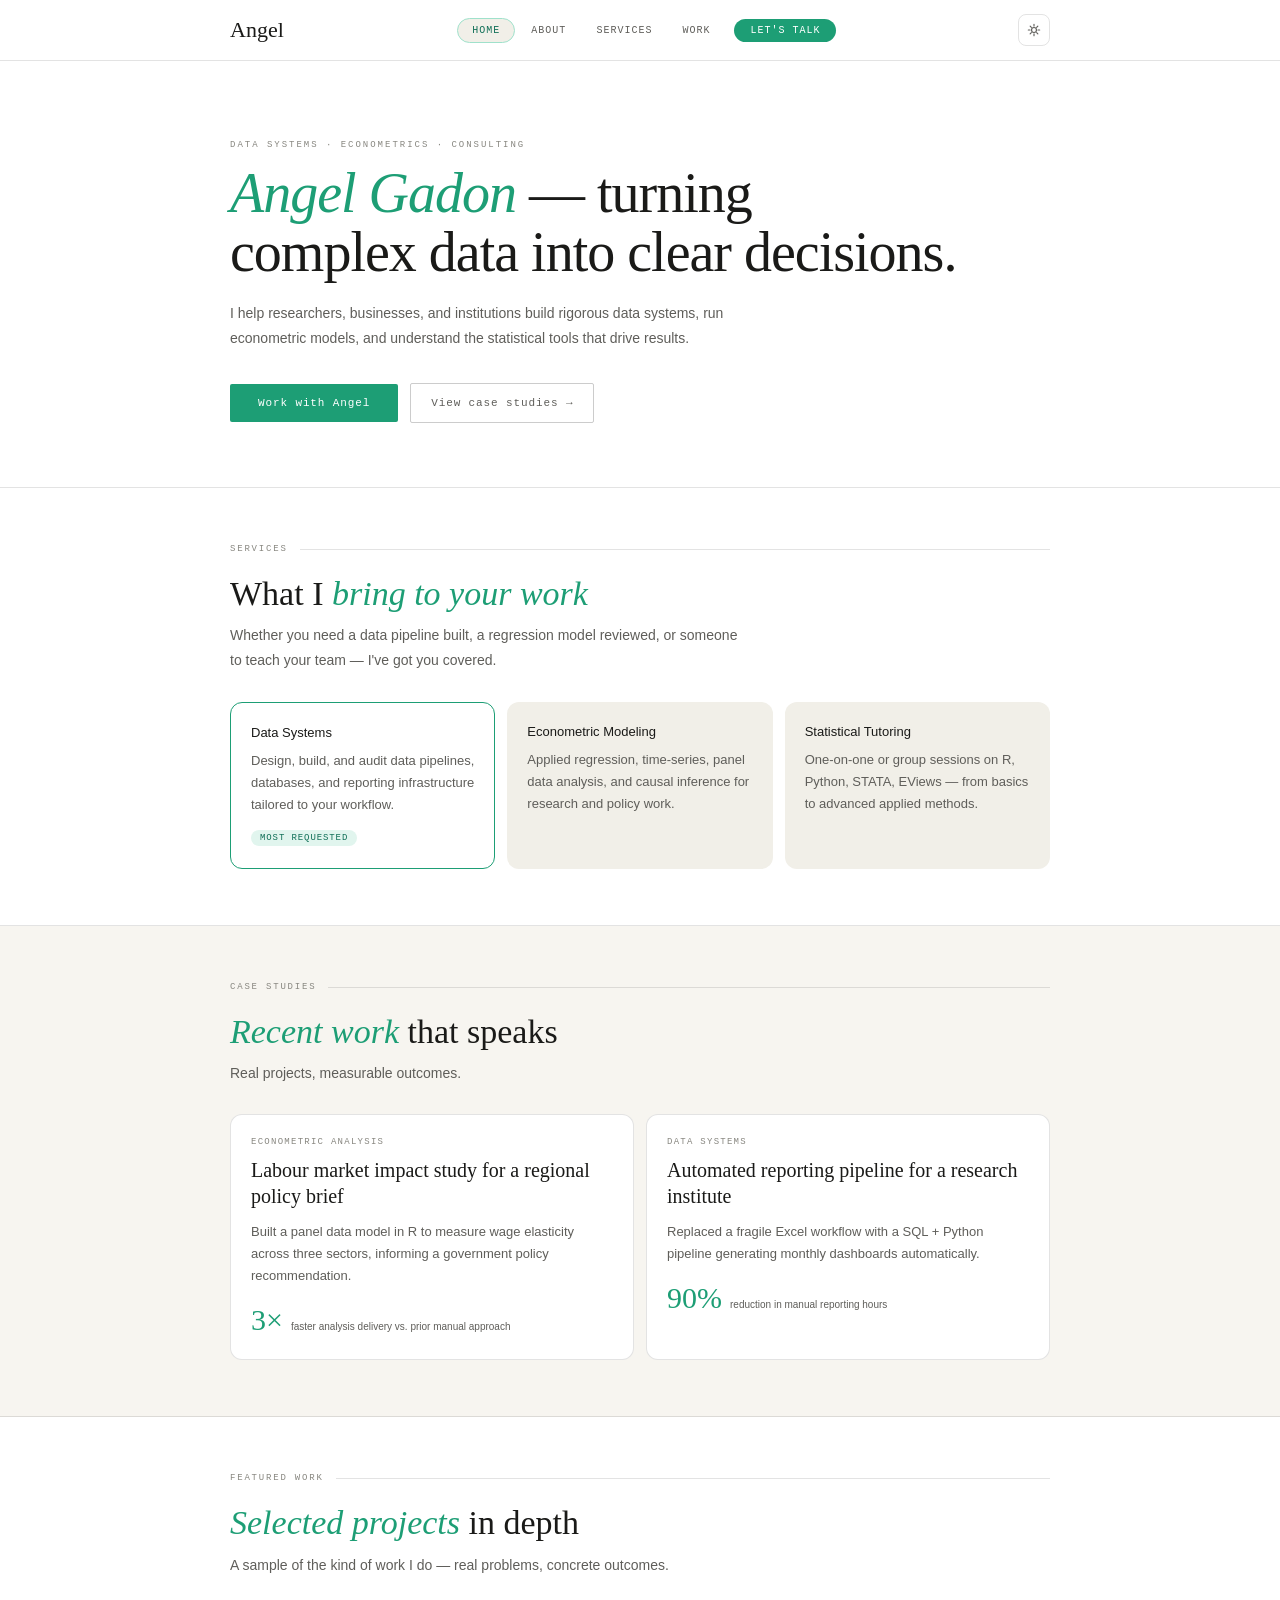
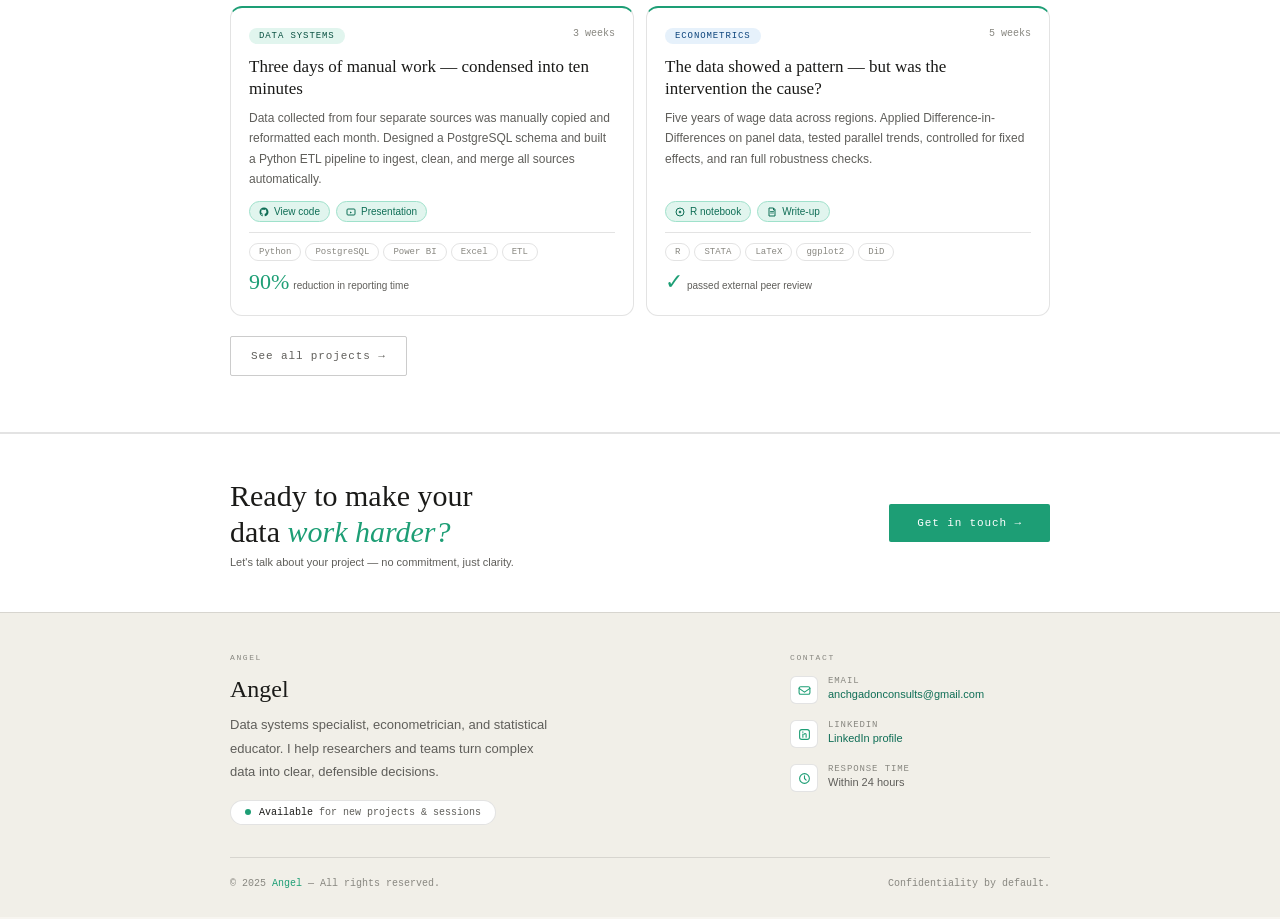
==== commit 5b5afb21: "audited" ====
--- a/index.html
+++ b/index.html
@@ -2,25 +2,29 @@
 <html lang="en">
 <head>
 <meta charset="UTF-8"/>
-<meta http-equiv="Content-Security-Policy" content="default-src 'self'; script-src 'self' 'unsafe-inline'; style-src 'self' 'unsafe-inline' https://fonts.googleapis.com; font-src 'self' https://fonts.gstatic.com; connect-src 'self' https://script.google.com https://script.googleusercontent.com; img-src 'self' data:;"/>
+<meta http-equiv="Content-Security-Policy" content="default-src 'self'; script-src 'self' 'unsafe-inline'; style-src 'self' 'unsafe-inline' https://fonts.googleapis.com; font-src 'self' https://fonts.gstatic.com; connect-src 'self' https://script.google.com https://script.googleusercontent.com; form-action 'self' https://script.google.com; img-src 'self' data: https:;"/>
 <meta name="viewport" content="width=device-width, initial-scale=1.0"/>
+<script>(function(){var t=localStorage.getItem('theme');if(t)document.documentElement.setAttribute('data-theme',t);})()</script>
 <meta name="robots" content="index, follow"/>
 <meta name="author" content="Angel Gadon"/>
 <title>Angel Gadon — Data Systems Specialist &amp; Econometrician | Philippines</title>
 <meta name="description" content="Angel Gadon is a data systems specialist, econometrician, and statistical educator in the Philippines. Available for research, consulting, and tutoring."/>
-<link rel="canonical" href="https://anchgadon.com/"/>
+<link rel="canonical" href="https://anchgadonconsults.netlify.app/"/>
 
 <!-- Open Graph -->
 <meta property="og:type" content="website"/>
-<meta property="og:url" content="https://anchgadon.com/"/>
+<meta property="og:url" content="https://anchgadonconsults.netlify.app/"/>
 <meta property="og:title" content="Angel Gadon — Data Systems Specialist &amp; Econometrician"/>
 <meta property="og:description" content="Data systems specialist, econometrician, and statistical educator in the Philippines. Available for research, consulting, and tutoring."/>
-<meta property="og:image" content="https://anchgadon.com/og-image.png"/>
+<meta property="og:image" content="https://anchgadonconsults.netlify.app/og-image.png"/>
+<meta property="og:image:width" content="1200"/>
+<meta property="og:image:height" content="630"/>
 
 <!-- Twitter Card -->
 <meta name="twitter:card" content="summary"/>
 <meta name="twitter:title" content="Angel Gadon — Data Systems Specialist &amp; Econometrician"/>
 <meta name="twitter:description" content="Data systems specialist, econometrician, and statistical educator in the Philippines."/>
+<meta name="twitter:image" content="https://anchgadonconsults.netlify.app/og-image.png"/>
 
 <!-- JSON-LD Person Schema -->
 <script type="application/ld+json">
@@ -28,10 +32,9 @@
   "@context": "https://schema.org",
   "@type": "Person",
   "name": "Angel Gadon",
-  "url": "https://anchgadon.com/",
-  "jobTitle": "Data Systems Specialist, Econometrician, Statistical Educator",
-  "description": "Data systems specialist, econometrician, and statistical educator based in the Philippines. Available for research, consulting, and tutoring.",
-  "email": "mailto:anchgadonconsults@gmail.com",
+  "url": "https://anchgadonconsults.netlify.app",
+  "jobTitle": "Data Systems Specialist & Econometrician",
+  "email": "anchgadonconsults@gmail.com",
   "address": {
     "@type": "PostalAddress",
     "addressCountry": "PH"
@@ -39,27 +42,37 @@
   "sameAs": [
     "https://www.linkedin.com/in/anchgadonconsults"
   ],
-  "knowsAbout": ["Data Systems", "Econometrics", "Statistical Modeling", "Python", "R", "STATA", "SQL", "EViews", "Panel Data", "Causal Inference"]
+  "knowsAbout": [
+    "Data Systems",
+    "Econometrics",
+    "Statistical Tutoring",
+    "Python",
+    "R",
+    "STATA",
+    "SQL",
+    "Panel Data Analysis"
+  ]
 }
 </script>
 
 <link rel="preconnect" href="https://fonts.googleapis.com">
 <link rel="preconnect" href="https://fonts.gstatic.com" crossorigin>
-<link href="https://fonts.googleapis.com/css2?family=Cormorant+Garamond:ital,wght@0,300;0,400;1,300;1,400&family=DM+Mono:wght@300;400&family=DM+Sans:ital,wght@0,300;0,400;0,500;1,300&display=swap" rel="stylesheet"/>
-<link rel="stylesheet" href="styles.css"/>
-<script>(function(){var t=localStorage.getItem('theme');if(t)document.documentElement.setAttribute('data-theme',t);})()</script>
+<link rel="preload" href="https://fonts.googleapis.com/css2?family=Cormorant+Garamond:ital,wght@0,300;0,400;1,300;1,400&family=DM+Mono:wght@300;400&family=DM+Sans:ital,wght@0,300;0,400;0,500;1,300&display=swap" as="style" onload="this.onload=null;this.rel='stylesheet'"/>
+<noscript><link rel="stylesheet" href="https://fonts.googleapis.com/css2?family=Cormorant+Garamond:ital,wght@0,300;0,400;1,300;1,400&family=DM+Mono:wght@300;400&family=DM+Sans:ital,wght@0,300;0,400;0,500;1,300&display=swap"/></noscript>
+<link rel="stylesheet" href="assets/css/styles.css"/>
 </head>
 <body>
+<a class="skip-link" href="#main-content">Skip to content</a>
 
 <!-- ── SITE HEADER ────────────────────────────────────────── -->
 <header class="site-header">
   <div class="header-inner">
-    <a class="header-logo" href="#" onclick="showPage('home'); return false;">Angel</a>
+    <a class="header-logo" href="https://www.instagram.com/anchgadonconsults" rel="noopener noreferrer" target="_blank" onclick="showPage('home'); return false;">Angel</a>
     <nav class="header-nav" aria-label="Primary navigation">
-      <a class="fnav-link active" href="#" onclick="showPage('home')">Home</a>
-      <a class="fnav-link" href="#" onclick="showPage('about')">About</a>
-      <a class="fnav-link" href="#" onclick="showPage('services')">Services</a>
-      <a class="fnav-link" href="#" onclick="showPage('portfolio')">Work</a>
+      <a class="fnav-link active" href="https://www.instagram.com/anchgadonconsults" rel="noopener noreferrer" target="_blank" onclick="showPage('home'); return false;">Home</a>
+      <a class="fnav-link" href="https://www.instagram.com/anchgadonconsults" rel="noopener noreferrer" target="_blank" onclick="showPage('about'); return false;">About</a>
+      <a class="fnav-link" href="https://www.instagram.com/anchgadonconsults" rel="noopener noreferrer" target="_blank" onclick="showPage('services'); return false;">Services</a>
+      <a class="fnav-link" href="https://www.instagram.com/anchgadonconsults" rel="noopener noreferrer" target="_blank" onclick="showPage('portfolio'); return false;">Work</a>
       <button class="fnav-cta" onclick="showPage('contact')">Let's talk</button>
     </nav>
     <div class="header-controls">
@@ -72,10 +85,10 @@
     </div>
   </div>
   <nav class="mobile-menu" id="mobileMenu" aria-label="Mobile navigation">
-    <a class="mob-link active" href="#" onclick="showPage('home');closeMenu()">Home</a>
-    <a class="mob-link" href="#" onclick="showPage('about');closeMenu()">About</a>
-    <a class="mob-link" href="#" onclick="showPage('services');closeMenu()">Services</a>
-    <a class="mob-link" href="#" onclick="showPage('portfolio');closeMenu()">Work</a>
+    <a class="mob-link active" href="https://www.instagram.com/anchgadonconsults" rel="noopener noreferrer" target="_blank" onclick="showPage('home');closeMenu();return false;">Home</a>
+    <a class="mob-link" href="https://www.instagram.com/anchgadonconsults" rel="noopener noreferrer" target="_blank" onclick="showPage('about');closeMenu();return false;">About</a>
+    <a class="mob-link" href="https://www.instagram.com/anchgadonconsults" rel="noopener noreferrer" target="_blank" onclick="showPage('services');closeMenu();return false;">Services</a>
+    <a class="mob-link" href="https://www.instagram.com/anchgadonconsults" rel="noopener noreferrer" target="_blank" onclick="showPage('portfolio');closeMenu();return false;">Work</a>
     <button class="mob-cta" onclick="showPage('contact');closeMenu()">Let's talk</button>
   </nav>
 </header>
@@ -89,7 +102,7 @@
 <div id="page-home" class="page active">
   <div class="hero">
     <div class="container">
-      <div class="eyebrow">Data Systems · Econometrics · Statistical Tutoring</div>
+      <div class="eyebrow">Data Systems · Econometrics · Consulting</div>
       <h1 class="page-h1"><em>Angel Gadon</em> — turning<br>complex data into clear decisions.</h1>
       <p class="lead">I help researchers, businesses, and institutions build rigorous data systems, run econometric models, and understand the statistical tools that drive results.</p>
       <div class="hero-actions">
@@ -99,7 +112,7 @@
     </div>
   </div>
 
-  <div class="section" style="background:var(--surface);">
+  <section class="section" style="background:var(--surface);">
     <div class="container">
       <div class="sec-eyebrow">Services</div>
       <h2 class="sec-h2">What I <em>bring to your work</em></h2>
@@ -120,9 +133,9 @@
         </div>
       </div>
     </div>
-  </div>
-
-  <div class="section" style="background:var(--ivory);">
+  </section>
+
+  <section class="section" style="background:var(--ivory);">
     <div class="container">
       <div class="sec-eyebrow">Case studies</div>
       <h2 class="sec-h2"><em>Recent work</em> that speaks</h2>
@@ -142,9 +155,9 @@
         </div>
       </div>
     </div>
-  </div>
-
-  <div class="section" style="background:var(--surface);">
+  </section>
+
+  <section class="section" style="background:var(--surface);">
     <div class="container">
       <div class="sec-eyebrow">Featured work</div>
       <h2 class="sec-h2"><em>Selected projects</em> in depth</h2>
@@ -154,7 +167,7 @@
         <button class="btn-ghost" onclick="showPage('portfolio')">See all projects →</button>
       </div>
     </div>
-  </div>
+  </section>
 
   <!-- Pre-footer + Footer -->
   <div class="pre-footer">
@@ -173,13 +186,13 @@
      PAGE 2 — SERVICES
 ══════════════════════════════════════════════════════════ -->
 <div id="page-services" class="page">
-  <div class="section" style="background:var(--surface);padding-bottom:0;border-bottom:none;">
+  <section class="section" style="background:var(--surface);padding-bottom:0;border-bottom:none;">
     <div class="container">
       <div class="eyebrow">Services</div>
       <h2 class="page-h1">Precision work,<br><em>tailored to your data.</em></h2>
       <p class="lead">Three focused offerings — each designed to solve a real problem and deliver a concrete output.</p>
     </div>
-  </div>
+  </section>
 
   <div class="process-strip">
     <div class="container">
@@ -255,7 +268,7 @@
     </div>
   </div>
 
-  <div class="section" style="background:var(--surface);">
+  <section class="section" style="background:var(--surface);">
     <div class="container">
       <div class="sec-eyebrow">Common questions</div>
       <div class="faq-item"><div class="faq-q">How does a project typically start?</div><div class="faq-a">With a short discovery call — usually 20–30 minutes. We talk through your problem, your data, and your timeline. From there I send a clear proposal with scope, deliverables, and pricing.</div></div>
@@ -263,7 +276,7 @@
       <div class="faq-item"><div class="faq-q">Can you help if my data is messy or incomplete?</div><div class="faq-a">That is often where the most value is found. Data cleaning, restructuring, and validation are core parts of my process — not afterthoughts.</div></div>
       <div class="faq-item"><div class="faq-q">What if I am not sure which service I need?</div><div class="faq-a">Just reach out and describe your situation. I will point you in the right direction — even if that means referring you to someone better suited.</div></div>
     </div>
-  </div>
+  </section>
 
   <div class="pre-footer">
     <div class="container" style="display:flex;align-items:center;justify-content:space-between;gap:20px;flex-wrap:wrap;">
@@ -278,13 +291,13 @@
      PAGE 3 — PORTFOLIO
 ══════════════════════════════════════════════════════════ -->
 <div id="page-portfolio" class="page">
-  <div class="section" style="background:var(--surface);padding-bottom:0;border-bottom:none;">
+  <section class="section" style="background:var(--surface);padding-bottom:0;border-bottom:none;">
     <div class="container">
       <div class="eyebrow">Portfolio · Case Studies</div>
       <h2 class="page-h1">Problems solved,<br><em>outcomes delivered.</em></h2>
       <p class="lead">Featured cases in depth, plus a searchable record of additional work. Search by keyword, tag, or method.</p>
     </div>
-  </div>
+  </section>
 
   <div class="toolbar">
     <div class="container" style="display:flex;align-items:center;justify-content:space-between;gap:16px;">
@@ -332,7 +345,7 @@
      PAGE 4 — ABOUT
 ══════════════════════════════════════════════════════════ -->
 <div id="page-about" class="page">
-  <div class="section" style="background:var(--surface);">
+  <section class="section" style="background:var(--surface);">
     <div class="container">
       <div class="eyebrow">About</div>
       <div class="about-hero-grid">
@@ -343,18 +356,18 @@
         <div class="avatar"><div class="avatar-initials">A</div></div>
       </div>
     </div>
-  </div>
-
-  <div class="section" style="background:var(--ivory);">
+  </section>
+
+  <section class="section" style="background:var(--ivory);">
     <div class="container">
       <div class="sec-eyebrow">My philosophy</div>
       <div class="pull-quote">"Most data problems are not really data problems — they are clarity problems."</div>
       <p class="body-text">When a pipeline is broken, when a model keeps getting rejected, when someone cannot explain their own results — the issue is rarely the data itself. It is the gap between what the data is saying and what the person working with it understands.</p>
       <p class="body-text">That gap is exactly where I work. I bring the technical depth to build robust systems and models, and the patience to make sure the people using them actually understand what they have in front of them.</p>
     </div>
-  </div>
-
-  <div class="section" style="background:var(--surface);">
+  </section>
+
+  <section class="section" style="background:var(--surface);">
     <div class="container">
       <div class="sec-eyebrow">Areas of expertise</div>
       <div class="expertise-grid">
@@ -364,18 +377,18 @@
         <div class="exp-card"><div class="exp-title">Statistical Education</div><div class="exp-body">Teaching statistical tools in a way that transfers — not just how to run a command, but why the method works and how to defend it.</div></div>
       </div>
     </div>
-  </div>
-
-  <div class="section" style="background:var(--ivory);">
+  </section>
+
+  <section class="section" style="background:var(--ivory);">
     <div class="container">
       <div class="sec-eyebrow">Tools &amp; methods</div>
       <div class="tools-block"><div class="tool-category">Statistical &amp; econometric</div><div class="tools-row"><span class="tool-pill" style="border-color:#9FE1CB;color:#085041;background:#E1F5EE;">R</span><span class="tool-pill" style="border-color:#9FE1CB;color:#085041;background:#E1F5EE;">STATA</span><span class="tool-pill" style="border-color:#9FE1CB;color:#085041;background:#E1F5EE;">EViews</span><span class="tool-pill">SPSS</span><span class="tool-pill">Python (statsmodels)</span><span class="tool-pill">LaTeX</span></div></div>
       <div class="tools-block"><div class="tool-category">Data systems &amp; engineering</div><div class="tools-row"><span class="tool-pill" style="border-color:#9FE1CB;color:#085041;background:#E1F5EE;">Python</span><span class="tool-pill" style="border-color:#9FE1CB;color:#085041;background:#E1F5EE;">SQL</span><span class="tool-pill">PostgreSQL</span><span class="tool-pill">Excel / VBA</span><span class="tool-pill">Power BI</span></div></div>
       <div class="tools-block"><div class="tool-category">Methods</div><div class="tools-row"><span class="tool-pill">OLS · IV · DiD</span><span class="tool-pill">Panel data</span><span class="tool-pill">ARIMA · ETS</span><span class="tool-pill">Robust inference</span><span class="tool-pill">Causal inference</span></div></div>
     </div>
-  </div>
-
-  <div class="section" style="background:var(--surface);">
+  </section>
+
+  <section class="section" style="background:var(--surface);">
     <div class="container">
       <div class="sec-eyebrow">How I work</div>
       <div class="value-row"><div class="value-num">01</div><div><div class="value-title">I start with the problem, not the method.</div><div class="value-body">Tools are chosen because they fit the question — not because they are impressive or familiar.</div></div></div>
@@ -383,9 +396,9 @@
       <div class="value-row"><div class="value-num">03</div><div><div class="value-title">I explain until it makes sense.</div><div class="value-body">Whether it is a tutoring session or a project handoff, I do not move on until the person in front of me understands what was done and why.</div></div></div>
       <div class="value-row"><div class="value-num">04</div><div><div class="value-title">Confidentiality is non-negotiable.</div><div class="value-body">Client data, context, and project details stay private — always. The work I share publicly reflects the methods and depth of what I do, never who I do it for.</div></div></div>
     </div>
-  </div>
-
-  <div class="section" style="background:var(--ivory);">
+  </section>
+
+  <section class="section" style="background:var(--ivory);">
     <div class="container">
       <div class="sec-eyebrow">Background</div>
       <div class="cred-list">
@@ -395,7 +408,7 @@
         <div class="cred-item"><div class="cred-dot"></div><div class="cred-body"><strong>Based in the Philippines, working online</strong> — available for remote engagements across Southeast Asia and internationally by arrangement.</div></div>
       </div>
     </div>
-  </div>
+  </section>
 
   <div class="pre-footer">
     <div class="container" style="display:flex;align-items:center;justify-content:space-between;gap:20px;flex-wrap:wrap;">
@@ -410,13 +423,13 @@
      PAGE 5 — CONTACT
 ══════════════════════════════════════════════════════════ -->
 <div id="page-contact" class="page">
-  <div class="section" style="background:var(--surface);padding-bottom:0;border-bottom:none;">
+  <section class="section" style="background:var(--surface);padding-bottom:0;border-bottom:none;">
     <div class="container">
       <div class="eyebrow">Contact · Hire</div>
       <h2 class="page-h1">Tell me what<br>you are <em>working on.</em></h2>
       <p class="lead">No lengthy forms, no automated responses. Fill in what you can and I will get back to you within 24 hours.</p>
     </div>
-  </div>
+  </section>
 
   <div class="contact-wrap">
     <div class="form-col">
@@ -442,10 +455,14 @@
           <p id="submit-error" style="display:none;color:#c0392b;font-size:0.82rem;margin-top:8px;">Something went wrong — please try again or email me directly.</p>
         </div>
       </div>
-      <div class="success-state" id="success">
-        <div class="success-icon"><svg viewBox="0 0 18 18" fill="none" width="20" height="20"><path d="M3 9l4 4 8-8" stroke="#1D9E75" stroke-width="1.5" stroke-linecap="round" stroke-linejoin="round"/></svg></div>
-        <h2 class="success-h">Message received —<br><em>I'll be in touch soon.</em></h2>
-        <p class="success-body">Expect a reply within 24 hours. If the inquiry is straightforward, I may respond with a direct answer. If it needs more discussion, I will suggest a short call.</p>
+      <div class="success-modal" id="success" role="dialog" aria-modal="true" aria-labelledby="success-heading">
+        <div class="success-backdrop" onclick="closeSuccess()"></div>
+        <div class="success-card">
+          <button class="success-close" onclick="closeSuccess()" aria-label="Close">✕</button>
+          <div class="success-icon"><svg viewBox="0 0 18 18" fill="none" width="20" height="20"><path d="M3 9l4 4 8-8" stroke="#1D9E75" stroke-width="1.5" stroke-linecap="round" stroke-linejoin="round"/></svg></div>
+          <h2 class="success-h" id="success-heading">Message received —<br><em>I'll be in touch soon.</em></h2>
+          <p class="success-body">Expect a reply within 24 hours. If the inquiry is straightforward, I may respond with a direct answer. If it needs more discussion, I will suggest a short call.</p>
+        </div>
       </div>
     </div>
     <div class="sidebar">
@@ -497,6 +514,6 @@
 <!-- ══════════════════════════════════════════════════════════
      JAVASCRIPT
 ══════════════════════════════════════════════════════════ -->
-<script defer src="script.js"></script>
+<script defer src="assets/js/script.js"></script>
 </body>
 </html>
--- a/assets/css/styles.css
+++ b/assets/css/styles.css
@@ -0,0 +1,475 @@
+  /* ── SKIP LINK ──────────────────────────────────────────── */
+  .skip-link{position:absolute;top:-48px;left:0;z-index:9999;background:var(--teal);color:#fff;padding:10px 16px;font-size:11px;letter-spacing:0.06em;border-radius:0 0 var(--radius) 0;transition:top 0.1s;}
+  .skip-link:focus{top:0;}
+
+  /* ── RESET & BASE ─────────────────────────────────────────── */
+  *{box-sizing:border-box;margin:0;padding:0;}
+  html{scroll-behavior:smooth;overflow-x:hidden;}
+  body{font-family:'DM Sans',sans-serif;background:var(--ivory);color:var(--ink);min-height:100vh;overflow-x:hidden;}
+  a{text-decoration:none;color:inherit;}
+  button{font-family:'DM Mono',monospace;cursor:pointer;}
+
+  /* ── MONO ELEMENTS (labels, nav, tags, UI controls) ────────── */
+  .eyebrow,.sec-eyebrow,
+  .tag,.tool-pill,.svc-tag,.svc-badge,
+  .fnav-link,.fnav-cta,
+
+  .case-label,
+  .svc-num,
+  .field-label,
+  .filter-label,.filter-btn,
+  .results-count,
+  .feat-duration,.rc-duration,
+  .col-label,.sidebar-label,
+  .fc-type,
+  .avail-pill-text,
+  .tool-category,
+  .step-num,.step-text,
+  .pn-num,
+  .rate-label,.rate-cta,
+  .section-divider span,
+  .pill-toggle,
+  .footer-copy,.footer-made{
+    font-family:'DM Mono',monospace;
+  }
+
+  /* ── TOKENS ───────────────────────────────────────────────── */
+  :root{
+    --teal:#1D9E75;
+    --teal-dark:#0F6E56;
+    --teal-mid:#5DCAA5;
+    --teal-light:#E1F5EE;
+    --teal-border:#9FE1CB;
+    --teal-deep:#085041;
+    --ink:#1A1A18;
+    --ivory:#F7F5F0;
+    --stone:#B4B2A9;
+    --surface:#FFFFFF;
+    --surface2:#F1EFE8;
+    --border:rgba(26,26,24,0.12);
+    --border-mid:rgba(26,26,24,0.22);
+    --text-secondary:#5F5E5A;
+    --text-tertiary:#888780;
+    --radius:8px;
+    --radius-lg:12px;
+    --transition-fast:0.15s;
+    --radius-pill:20px;
+    --header-bg:rgba(255,255,255,0.96);
+  }
+
+  /* ── SITE HEADER ─────────────────────────────────────────── */
+  .site-header{
+    position:fixed;top:0;left:0;right:0;z-index:1000;
+    background:var(--header-bg);backdrop-filter:blur(12px);
+    border-bottom:0.5px solid var(--border);
+  }
+  .header-inner{
+    max-width:900px;margin:0 auto;padding:0 40px;
+    height:60px;display:flex;align-items:center;justify-content:space-between;
+  }
+  .header-logo{
+    font-family:'Cormorant Garamond',serif;font-size:22px;font-weight:400;
+    color:var(--ink);letter-spacing:0;flex-shrink:0;
+  }
+  .header-nav{display:flex;align-items:center;gap:2px;}
+  .fnav-link{
+    font-size:10px;letter-spacing:0.1em;text-transform:uppercase;
+    color:var(--text-secondary);padding:6px 14px;border-radius:24px;
+    transition:all var(--transition-fast);
+  }
+  .fnav-link:hover{background:var(--surface2);color:var(--ink);}
+  .fnav-link.active{background:var(--surface2);color:var(--teal-dark);border:0.5px solid var(--teal-border);}
+  .fnav-cta{
+    font-size:10px;letter-spacing:0.1em;text-transform:uppercase;
+    padding:6px 16px;border-radius:24px;background:var(--teal);
+    color:#fff;border:none;margin-left:8px;transition:background var(--transition-fast);
+  }
+  .fnav-cta:hover{background:var(--teal-dark);}
+
+  /* ── PAGES ────────────────────────────────────────────────── */
+  .page{display:none;padding-top:60px;min-height:100vh;}
+  .page.active{display:block;}
+
+  /* ── SHARED SECTION STYLES ────────────────────────────────── */
+  .section{padding:56px 0;border-bottom:0.5px solid var(--border);}
+  .container{max-width:900px;margin:0 auto;padding:0 40px;}
+  .eyebrow{font-size:9px;letter-spacing:0.22em;text-transform:uppercase;color:var(--text-tertiary);margin-bottom:14px;}
+  .sec-eyebrow{font-size:9px;letter-spacing:0.2em;text-transform:uppercase;color:var(--text-tertiary);margin-bottom:20px;display:flex;align-items:center;gap:12px;}
+  .sec-eyebrow::after{content:'';flex:1;height:0.5px;background:var(--border);}
+  .page-h1{font-family:'Cormorant Garamond',serif;font-size:56px;font-weight:300;line-height:1.06;letter-spacing:-1px;margin-bottom:18px;}
+  .page-h1 em{font-style:italic;color:var(--teal);}
+  .sec-h2{font-family:'Cormorant Garamond',serif;font-size:34px;font-weight:300;line-height:1.15;margin-bottom:10px;}
+  .sec-h2 em{font-style:italic;color:var(--teal);}
+  .lead{font-size:14px;color:var(--text-secondary);line-height:1.8;font-weight:300;max-width:520px;}
+  .body-text{font-size:13px;color:var(--text-secondary);line-height:1.85;font-weight:300;margin-bottom:16px;}
+  .btn-primary{font-size:11px;letter-spacing:0.08em;padding:13px 28px;background:var(--teal);color:#fff;border:none;border-radius:2px;transition:background var(--transition-fast);}
+  .btn-primary:hover{background:var(--teal-dark);}
+  .btn-ghost{font-size:11px;letter-spacing:0.08em;padding:13px 20px;background:transparent;border:0.5px solid var(--border-mid);border-radius:2px;color:var(--text-secondary);transition:all var(--transition-fast);}
+  .btn-ghost:hover{border-color:var(--teal);color:var(--teal-dark);}
+  .tag{font-size:9px;letter-spacing:0.1em;text-transform:uppercase;padding:3px 10px;border-radius:var(--radius-pill);}
+  .tag-sys{background:var(--teal-light);color:var(--teal-deep);}
+  .tag-eco{background:#E6F1FB;color:#0C447C;}
+  .tag-tut{background:#FAEEDA;color:#633806;}
+  .tag-mix{background:#EEEDFE;color:#3C3489;}
+  .tag-feat{background:var(--ink);color:var(--teal-light);}
+  .tool-pill{font-size:9px;padding:3px 9px;border:0.5px solid var(--border);border-radius:var(--radius-pill);color:var(--text-tertiary);}
+
+  /* ══════════════════════════════════════════════════════════
+     PAGE 1 — HOME
+  ══════════════════════════════════════════════════════════ */
+  .hero{padding:80px 0 64px;border-bottom:0.5px solid var(--border);background:var(--surface);}
+  .hero-actions{display:flex;gap:12px;align-items:center;margin-top:32px;}
+
+  .services-grid{display:grid;grid-template-columns:repeat(3,1fr);gap:12px;margin-top:4px;}
+  .svc-card{background:var(--surface2);border-radius:var(--radius-lg);padding:22px 20px;}
+  .svc-card.accent{background:var(--surface);border:0.5px solid var(--teal);}
+  .svc-title{font-size:13px;font-weight:400;margin-bottom:10px;}
+  .svc-body{font-size:13px;color:var(--text-secondary);line-height:1.7;font-weight:300;}
+  .svc-tag{display:inline-block;margin-top:14px;font-size:9px;letter-spacing:0.1em;text-transform:uppercase;color:var(--teal-dark);padding:3px 9px;background:var(--teal-light);border-radius:var(--radius-pill);}
+
+  .case-grid{display:grid;grid-template-columns:1fr 1fr;gap:12px;}
+  .case-card{background:var(--surface);border:0.5px solid var(--border);border-radius:var(--radius-lg);padding:22px 20px;}
+  .case-label{font-size:9px;letter-spacing:0.14em;text-transform:uppercase;color:var(--text-tertiary);margin-bottom:10px;}
+  .case-title{font-family:'Cormorant Garamond',serif;font-size:20px;font-weight:300;line-height:1.3;margin-bottom:12px;}
+  .case-body{font-size:13px;color:var(--text-secondary);line-height:1.7;font-weight:300;margin-bottom:16px;}
+  .case-num{font-family:'Cormorant Garamond',serif;font-size:30px;font-weight:300;color:var(--teal);}
+  .case-outcome-lbl{font-size:10px;color:var(--text-secondary);line-height:1.5;}
+
+
+  /* ══════════════════════════════════════════════════════════
+     PAGE 2 — SERVICES
+  ══════════════════════════════════════════════════════════ */
+  .process-strip{background:var(--surface2);padding:20px 0;border-bottom:0.5px solid var(--border);}
+  .process-steps{display:flex;align-items:center;gap:0;}
+  .process-step{display:flex;align-items:center;gap:8px;flex:1;}
+  .step-num{width:22px;height:22px;border-radius:50%;border:0.5px solid var(--teal);display:flex;align-items:center;justify-content:center;font-size:9px;color:var(--teal-dark);flex-shrink:0;}
+  .step-text{font-size:10px;color:var(--text-secondary);line-height:1.4;font-weight:300;}
+  .step-arrow{font-size:11px;color:var(--border-mid);margin:0 10px;flex-shrink:0;transition:transform var(--transition-fast);}
+
+  .svc-section{padding:44px 0;border-bottom:0.5px solid var(--border);background:var(--surface);}
+  .svc-header{display:flex;align-items:flex-start;justify-content:space-between;gap:16px;margin-bottom:20px;}
+  .svc-num{font-size:9px;letter-spacing:0.18em;text-transform:uppercase;color:var(--text-tertiary);margin-bottom:6px;}
+  .svc-h2{font-family:'Cormorant Garamond',serif;font-size:28px;font-weight:300;line-height:1.2;}
+  .svc-h2 em{font-style:italic;color:var(--teal);}
+  .svc-badge{font-size:9px;letter-spacing:0.1em;text-transform:uppercase;padding:5px 12px;border-radius:var(--radius-pill);white-space:nowrap;flex-shrink:0;margin-top:20px;}
+  .badge-pop{background:var(--teal-light);color:var(--teal-deep);}
+  .badge-res{background:#E6F1FB;color:#0C447C;}
+  .badge-tut{background:#FAEEDA;color:#633806;}
+  .svc-body-text{font-size:14px;color:var(--text-secondary);line-height:1.8;font-weight:300;margin-bottom:22px;max-width:520px;}
+  .deliverables{display:grid;grid-template-columns:1fr 1fr;gap:8px;margin-bottom:22px;}
+  .deliv-item{display:flex;gap:8px;align-items:flex-start;background:var(--surface2);border-radius:var(--radius);padding:10px 14px;}
+  .deliv-dot{width:5px;height:5px;border-radius:50%;background:var(--teal);margin-top:4px;flex-shrink:0;}
+  .deliv-text{font-size:12px;color:var(--text-secondary);line-height:1.5;font-weight:300;}
+  .tools-row{display:flex;gap:6px;flex-wrap:wrap;margin-bottom:20px;}
+  .rate-row{display:flex;align-items:center;gap:20px;padding-top:18px;border-top:0.5px solid var(--border);}
+  .rate-val{font-family:'Cormorant Garamond',serif;font-size:30px;font-weight:300;color:var(--teal);}
+  .rate-label{font-size:10px;color:var(--text-tertiary);line-height:1.5;}
+  .rate-cta{margin-left:auto;font-size:10px;letter-spacing:0.08em;padding:10px 20px;border:0.5px solid var(--teal);border-radius:2px;color:var(--teal-dark);background:transparent;transition:background var(--transition-fast);}
+  .rate-cta:hover{background:var(--teal-light);}
+
+  .faq-item{padding:16px 0;border-bottom:0.5px solid var(--border);}
+  .faq-item:last-child{border-bottom:none;}
+  .faq-q{font-size:14px;font-weight:400;margin-bottom:6px;}
+  .faq-a{font-size:13px;color:var(--text-secondary);line-height:1.75;font-weight:300;}
+
+  /* ══════════════════════════════════════════════════════════
+     PAGE 3 — PORTFOLIO
+  ══════════════════════════════════════════════════════════ */
+  .toolbar{padding:14px 0;border-bottom:0.5px solid var(--border);background:var(--surface2);}
+  .filter-row{display:flex;gap:6px;align-items:center;}
+  .filter-label{font-size:8px;letter-spacing:0.14em;text-transform:uppercase;color:var(--text-tertiary);margin-right:10px;}
+  .filter-btn{font-size:9px;letter-spacing:0.05em;padding:4px 12px;border-radius:var(--radius-pill);border:0.5px solid var(--border-mid);background:transparent;color:var(--text-secondary);cursor:pointer;}
+  .filter-btn.on{background:var(--teal);color:#fff;border-color:var(--teal);}
+  .search-side{display:flex;align-items:center;gap:10px;flex-shrink:0;}
+  .results-count{font-size:9px;color:var(--text-tertiary);white-space:nowrap;}
+  .search-input-row{position:relative;display:flex;align-items:center;width:210px;}
+  .search-icon{position:absolute;left:10px;width:13px;height:13px;pointer-events:none;}
+  .search-input{width:100%;font-family:'DM Mono',monospace;font-size:11px;font-weight:300;padding:8px 28px 8px 30px;border:0.5px solid var(--border-mid);border-radius:var(--radius);background:var(--surface);color:var(--ink);outline:none;}
+  .search-input:focus{border-color:var(--teal);}
+  .search-clear{position:absolute;right:8px;font-size:11px;color:var(--text-tertiary);cursor:pointer;display:none;background:none;border:none;padding:2px 4px;}
+
+  .projects-wrap{padding:0 0 48px;background:var(--surface);}
+  .section-divider{display:flex;align-items:center;gap:10px;padding:24px 0 16px;}
+  .section-divider span{font-size:9px;letter-spacing:0.2em;text-transform:uppercase;color:var(--text-tertiary);white-space:nowrap;}
+  .section-divider::after{content:'';flex:1;height:0.5px;background:var(--border);}
+
+  .featured-grid{display:grid;grid-template-columns:1fr 1fr;gap:12px;}
+  .feat-card{background:var(--surface);border:0.5px solid var(--border);border-radius:var(--radius-lg);padding:20px 18px;border-top:2px solid var(--teal);display:flex;flex-direction:column;transition:border-color var(--transition-fast);}
+  .feat-card:hover{border-color:var(--teal);}
+  .feat-title{font-family:'Cormorant Garamond',serif;font-size:17px;font-weight:300;line-height:1.3;margin-bottom:8px;}
+  .feat-title em{font-style:italic;color:var(--teal);}
+  .feat-tags{display:flex;gap:5px;flex-wrap:wrap;margin-bottom:6px;}
+  .feat-duration{font-size:10px;color:var(--text-tertiary);white-space:nowrap;flex-shrink:0;}
+  .feat-desc{font-size:12px;color:var(--text-secondary);line-height:1.7;font-weight:300;margin-bottom:12px;flex:1;}
+  .feat-links{display:flex;gap:6px;flex-wrap:wrap;margin-bottom:10px;}
+  .feat-bottom{border-top:0.5px solid var(--border);padding-top:10px;display:flex;align-items:center;justify-content:space-between;gap:8px;flex-wrap:wrap;}
+  .feat-tools{display:flex;gap:4px;flex-wrap:wrap;}
+  .feat-val{font-family:'Cormorant Garamond',serif;font-size:22px;font-weight:300;color:var(--teal);}
+  .feat-lbl{font-size:10px;color:var(--text-secondary);font-weight:300;line-height:1.3;}
+
+  .proj-link{display:inline-flex;align-items:center;gap:5px;font-size:10px;color:var(--teal-dark);text-decoration:none;padding:4px 9px;border:0.5px solid var(--teal-border);border-radius:var(--radius-pill);background:var(--teal-light);}
+  .proj-link:hover{background:var(--teal-border);}
+  .proj-link svg{width:10px;height:10px;flex-shrink:0;}
+
+  .resume-card{padding:16px 20px;background:var(--surface);border:0.5px solid var(--border);margin-bottom:-0.5px;transition:background var(--transition-fast),border-color var(--transition-fast);}
+  .resume-card:hover{background:var(--surface2);border-color:var(--teal-border);z-index:1;position:relative;}
+  .rc-top{display:flex;align-items:flex-start;justify-content:space-between;gap:12px;margin-bottom:6px;}
+  .rc-title{font-size:12px;font-weight:400;line-height:1.4;}
+  .rc-duration{font-size:10px;color:var(--text-tertiary);white-space:nowrap;}
+  .rc-tags{display:flex;gap:4px;margin-bottom:6px;flex-wrap:wrap;}
+  .rc-desc{font-size:12px;color:var(--text-secondary);line-height:1.7;font-weight:300;margin-bottom:10px;}
+  .rc-links{display:flex;gap:6px;flex-wrap:wrap;margin-bottom:10px;}
+  .rc-bottom{display:flex;align-items:center;justify-content:space-between;gap:12px;flex-wrap:wrap;}
+  .rc-tools{display:flex;gap:4px;flex-wrap:wrap;}
+  .rc-val{font-family:'Cormorant Garamond',serif;font-size:18px;font-weight:300;color:var(--teal);}
+  .rc-lbl{font-size:10px;color:var(--text-secondary);font-weight:300;}
+
+  mark{background:var(--teal-light);color:var(--teal-deep);border-radius:2px;padding:0 2px;}
+
+  .empty-state{padding:48px 20px;text-align:center;display:none;}
+  .empty-state.visible{display:block;}
+  .empty-h{font-family:'Cormorant Garamond',serif;font-size:22px;font-weight:300;margin-bottom:8px;}
+  .empty-h em{font-style:italic;color:var(--teal);}
+  .empty-sub{font-size:11px;color:var(--text-secondary);font-weight:300;}
+
+  /* ══════════════════════════════════════════════════════════
+     PAGE 4 — ABOUT
+  ══════════════════════════════════════════════════════════ */
+  .about-hero-grid{display:grid;grid-template-columns:1fr 100px;gap:28px;align-items:start;}
+  .avatar{width:100px;height:100px;border-radius:var(--radius-lg);background:var(--teal-light);border:0.5px solid var(--teal-border);display:flex;align-items:center;justify-content:center;}
+  .avatar-initials{font-family:'Cormorant Garamond',serif;font-size:34px;font-weight:300;color:var(--teal-dark);}
+  .pull-quote{font-family:'Cormorant Garamond',serif;font-size:23px;font-style:italic;font-weight:300;line-height:1.5;border-left:2px solid var(--teal);padding-left:20px;margin-bottom:20px;color:var(--ink);}
+  .expertise-grid{display:grid;grid-template-columns:1fr 1fr;gap:12px;}
+  .exp-card{background:var(--surface2);border-radius:var(--radius-lg);padding:20px 18px;}
+  .exp-title{font-size:12px;font-weight:400;margin-bottom:8px;}
+  .exp-body{font-size:13px;color:var(--text-secondary);line-height:1.7;font-weight:300;}
+  .tool-category{font-size:9px;letter-spacing:0.12em;text-transform:uppercase;color:var(--text-tertiary);margin-bottom:8px;}
+  .tools-block{margin-bottom:18px;}
+  .value-row{display:flex;gap:18px;align-items:flex-start;padding:18px 0;border-bottom:0.5px solid var(--border);}
+  .value-row:last-child{border-bottom:none;}
+  .value-num{font-family:'Cormorant Garamond',serif;font-size:30px;font-weight:300;color:var(--teal);line-height:1;min-width:30px;flex-shrink:0;}
+  .value-title{font-size:13px;font-weight:400;margin-bottom:5px;}
+  .value-body{font-size:13px;color:var(--text-secondary);line-height:1.7;font-weight:300;}
+  .cred-list{display:grid;grid-template-columns:1fr;gap:10px;}
+  .cred-item{display:flex;gap:14px;align-items:flex-start;padding:14px 18px;background:var(--surface2);border-radius:var(--radius-lg);}
+  .cred-dot{width:7px;height:7px;border-radius:50%;background:var(--teal);margin-top:5px;flex-shrink:0;}
+  .cred-body{font-size:13px;color:var(--text-secondary);line-height:1.7;font-weight:300;}
+  .cred-body strong{font-weight:400;color:var(--ink);}
+
+  /* ══════════════════════════════════════════════════════════
+     PAGE 5 — CONTACT
+  ══════════════════════════════════════════════════════════ */
+  .contact-wrap{display:grid;grid-template-columns:1fr 240px;gap:0;max-width:900px;margin:0 auto;}
+  .form-col{padding:44px 40px;border-right:0.5px solid var(--border);background:var(--surface);}
+  .sidebar{padding:32px 24px;background:var(--surface2);}
+  .field-group{margin-bottom:22px;}
+  .field-label{font-size:10px;letter-spacing:0.1em;text-transform:uppercase;color:var(--text-tertiary);margin-bottom:8px;display:block;}
+  .field-hint{font-size:10px;color:var(--text-tertiary);margin-top:6px;font-weight:300;line-height:1.5;}
+  .form-input{width:100%;font-family:'DM Mono',monospace;font-size:12px;font-weight:300;padding:11px 14px;border:0.5px solid var(--border-mid);border-radius:var(--radius);background:var(--surface);color:var(--ink);outline:none;transition:border-color var(--transition-fast);}
+  .form-input:focus{border-color:var(--teal);}
+  textarea.form-input{resize:vertical;min-height:96px;line-height:1.7;}
+  select.form-input{cursor:pointer;}
+  .service-pills{display:flex;gap:6px;flex-wrap:wrap;margin-top:2px;}
+  .pill-toggle{font-size:10px;letter-spacing:0.06em;padding:6px 12px;border-radius:var(--radius-pill);border:0.5px solid var(--border-mid);background:transparent;color:var(--text-secondary);cursor:pointer;transition:all var(--transition-fast);}
+  .pill-toggle.active{background:var(--teal);color:#fff;border-color:var(--teal);}
+  .submit-row{margin-top:28px;padding-top:22px;border-top:0.5px solid var(--border);}
+  .btn-submit{width:100%;font-family:'DM Mono',monospace;font-size:12px;letter-spacing:0.08em;padding:14px;background:var(--teal);color:#fff;border:none;border-radius:2px;cursor:pointer;transition:background var(--transition-fast);}
+  .btn-submit:hover{background:var(--teal-dark);}
+  .form-note{font-size:10px;color:var(--text-tertiary);margin-top:10px;line-height:1.6;text-align:center;}
+  .sidebar-block{margin-bottom:24px;padding-bottom:24px;border-bottom:0.5px solid var(--border);}
+  .sidebar-block:last-child{border-bottom:none;margin-bottom:0;padding-bottom:0;}
+  .sidebar-label{font-size:8px;letter-spacing:0.2em;text-transform:uppercase;color:var(--text-tertiary);margin-bottom:12px;}
+  .avail-indicator{display:flex;align-items:center;gap:8px;margin-bottom:6px;}
+  .avail-dot{width:7px;height:7px;border-radius:50%;background:var(--teal);flex-shrink:0;}
+  .avail-text{font-size:11px;font-weight:400;}
+  .avail-sub{font-size:12px;color:var(--text-secondary);line-height:1.6;font-weight:300;}
+  .response-card{background:var(--surface);border:0.5px solid var(--border);border-radius:var(--radius);padding:12px;}
+  .response-val{font-family:'Cormorant Garamond',serif;font-size:24px;font-weight:300;color:var(--teal);margin-bottom:2px;}
+  .response-lbl{font-size:10px;color:var(--text-secondary);font-weight:300;}
+  .contact-link{display:flex;align-items:center;gap:10px;margin-bottom:12px;}
+  .contact-link:last-child{margin-bottom:0;}
+  .contact-icon-sm{width:26px;height:26px;border-radius:6px;background:var(--teal-light);display:flex;align-items:center;justify-content:center;flex-shrink:0;}
+  .contact-icon-sm svg{width:12px;height:12px;}
+  .contact-detail-sm{font-size:11px;color:var(--text-secondary);font-weight:300;}
+  .contact-detail-sm a{color:var(--teal-dark);}
+  .process-note{background:var(--surface);border:0.5px solid var(--border);border-radius:var(--radius);padding:14px;}
+  .pn-step{display:flex;gap:8px;align-items:flex-start;margin-bottom:8px;}
+  .pn-step:last-child{margin-bottom:0;}
+  .pn-num{font-size:9px;color:var(--teal-dark);font-weight:400;min-width:14px;margin-top:1px;}
+  .pn-text{font-size:11px;color:var(--text-secondary);line-height:1.6;font-weight:300;}
+  /* ── SUCCESS MODAL ───────────────────────────────────────── */
+  .success-modal{display:none;position:fixed;inset:0;z-index:200;align-items:center;justify-content:center;padding:20px;}
+  .success-modal.visible{display:flex;}
+  .success-backdrop{position:fixed;inset:0;background:rgba(15,15,14,0.55);backdrop-filter:blur(2px);}
+  .success-card{position:relative;z-index:1;background:var(--surface);border-radius:12px;padding:48px 36px 40px;max-width:420px;width:100%;text-align:center;box-shadow:0 32px 64px rgba(0,0,0,0.18);}
+  .success-close{position:absolute;top:14px;right:14px;background:none;border:none;cursor:pointer;color:var(--text-secondary);width:30px;height:30px;display:flex;align-items:center;justify-content:center;border-radius:50%;font-size:14px;transition:background var(--transition-fast),color var(--transition-fast);}
+  .success-close:hover{background:var(--surface2);color:var(--ink);}
+  .success-icon{width:44px;height:44px;border-radius:50%;background:var(--teal-light);display:flex;align-items:center;justify-content:center;margin:0 auto 16px;}
+  .success-h{font-family:'Cormorant Garamond',serif;font-size:24px;font-weight:300;margin-bottom:10px;}
+  .success-h em{font-style:italic;color:var(--teal);}
+  .success-body{font-size:13px;color:var(--text-secondary);line-height:1.7;font-weight:300;}
+
+  /* ══════════════════════════════════════════════════════════
+     PRE-FOOTER CTA + RICH FOOTER
+  ══════════════════════════════════════════════════════════ */
+  .pre-footer{padding:44px 0;border-top:0.5px solid var(--border);background:var(--surface);}
+  .pre-footer-h{font-family:'Cormorant Garamond',serif;font-size:30px;font-weight:300;line-height:1.2;margin-bottom:6px;}
+  .pre-footer-h em{font-style:italic;color:var(--teal);}
+  .pre-footer-sub{font-size:11px;color:var(--text-secondary);font-weight:300;}
+
+  .footer-main{background:var(--surface2);padding:40px 0 28px;border-top:0.5px solid var(--border);}
+  .footer-cols{display:grid;grid-template-columns:2fr 1fr;gap:40px;margin-bottom:32px;}
+  .col-label{font-size:8px;letter-spacing:0.2em;text-transform:uppercase;color:var(--text-tertiary);margin-bottom:14px;}
+  .bio-logo{font-family:'Cormorant Garamond',serif;font-size:24px;font-weight:400;margin-bottom:10px;}
+  .bio-text{font-size:13px;color:var(--text-secondary);line-height:1.8;font-weight:300;margin-bottom:16px;max-width:320px;}
+  .avail-pill{display:inline-flex;align-items:center;gap:8px;padding:6px 14px;background:var(--surface);border:0.5px solid var(--border);border-radius:var(--radius-pill);}
+  .avail-pill-dot{width:6px;height:6px;border-radius:50%;background:var(--teal);flex-shrink:0;}
+  .avail-pill-text{font-size:10px;color:var(--text-secondary);font-weight:300;}
+  .avail-pill-text strong{font-weight:400;color:var(--ink);}
+  .footer-contact-list{list-style:none;display:flex;flex-direction:column;gap:16px;}
+  .fc-item{display:flex;align-items:flex-start;gap:10px;}
+  .fc-icon{width:28px;height:28px;border-radius:6px;background:var(--surface);border:0.5px solid var(--border);display:flex;align-items:center;justify-content:center;flex-shrink:0;}
+  .fc-icon svg{width:13px;height:13px;}
+  .fc-type{font-size:9px;letter-spacing:0.1em;text-transform:uppercase;color:var(--text-tertiary);margin-bottom:2px;}
+  .fc-val{font-size:11px;color:var(--text-secondary);font-weight:300;}
+  .fc-val a{color:var(--teal-dark);}
+  .fc-val a:hover{text-decoration:underline;}
+  .footer-bar{display:flex;align-items:center;justify-content:space-between;padding-top:20px;border-top:0.5px solid var(--border);flex-wrap:wrap;gap:10px;}
+  .footer-copy{font-size:10px;color:var(--text-tertiary);font-weight:300;}
+  .footer-copy em{font-style:normal;color:var(--teal);}
+  .footer-made{font-size:10px;color:var(--text-tertiary);font-weight:300;}
+
+  /* ── HEADER CONTROLS (theme + burger) ───────────────────── */
+  .header-controls{display:flex;align-items:center;gap:4px;margin-left:8px;}
+  .theme-btn{
+    width:32px;height:32px;border-radius:var(--radius);
+    background:transparent;border:0.5px solid var(--border);
+    color:var(--text-secondary);display:flex;align-items:center;justify-content:center;
+    transition:background var(--transition-fast),color var(--transition-fast);
+    flex-shrink:0;
+  }
+  .theme-btn:hover{background:var(--surface2);color:var(--ink);}
+  .theme-btn svg{display:block;}
+
+  /* ── BURGER ─────────────────────────────────────────────── */
+  .burger{
+    display:none;flex-direction:column;justify-content:center;gap:4px;
+    width:32px;height:32px;padding:6px;
+    background:transparent;border:0.5px solid var(--border);border-radius:var(--radius);
+  }
+  .burger-line{
+    width:14px;height:1.5px;background:var(--text-secondary);display:block;
+    transition:transform var(--transition-fast),opacity var(--transition-fast),background var(--transition-fast);
+    transform-origin:center;
+  }
+  .burger.open .burger-line:nth-child(1){transform:translateY(5.5px) rotate(45deg);}
+  .burger.open .burger-line:nth-child(2){opacity:0;transform:scaleX(0);}
+  .burger.open .burger-line:nth-child(3){transform:translateY(-5.5px) rotate(-45deg);}
+
+  /* ── MOBILE MENU ─────────────────────────────────────────── */
+  .mobile-menu{display:none;}
+
+  /* ── RESPONSIVE ──────────────────────────────────────────── */
+  @media(max-width:640px){
+    .header-inner{padding:0 20px;}
+    .header-nav{display:none;}
+    .burger{display:flex;}
+    .container{padding:0 20px;}
+    .page{padding-top:60px;}
+
+    .mobile-menu{
+      display:flex;flex-direction:column;
+      position:absolute;top:100%;left:0;right:0;
+      border-top:0.5px solid var(--border);
+      border-bottom:0.5px solid var(--border);
+      background:var(--header-bg);
+      box-shadow:0 4px 12px rgba(0,0,0,0.07);
+      opacity:0;visibility:hidden;transform:translateY(-6px);
+      transition:opacity 0.2s ease,transform 0.2s ease,visibility 0.2s;
+    }
+    .mobile-menu.open{opacity:1;visibility:visible;transform:translateY(0);}
+    .mob-link{
+      padding:14px 24px;font-size:10px;letter-spacing:0.12em;text-transform:uppercase;
+      font-family:'DM Mono',monospace;color:var(--text-secondary);
+      border-bottom:0.5px solid var(--border);
+      transition:color var(--transition-fast),background var(--transition-fast);
+    }
+    .mob-link:hover{background:var(--surface2);color:var(--ink);}
+    .mob-link.active{color:var(--teal-dark);}
+    .mob-cta{
+      margin:16px 20px 20px;padding:13px;
+      background:var(--teal);color:#fff;border:none;border-radius:2px;
+      font-size:10px;letter-spacing:0.1em;text-transform:uppercase;
+      font-family:'DM Mono',monospace;text-align:center;
+    }
+    .mob-cta:hover{background:var(--teal-dark);}
+
+    .page-h1{font-size:38px;letter-spacing:-0.5px;}
+    .hero{padding:56px 0 44px;}
+    .services-grid{grid-template-columns:1fr;}
+    .case-grid{grid-template-columns:1fr;}
+    .featured-grid{grid-template-columns:1fr;}
+    .about-hero-grid{grid-template-columns:1fr;grid-template-rows:auto auto;}
+    .avatar{margin-bottom:8px;}
+    .expertise-grid{grid-template-columns:1fr;}
+    .deliverables{grid-template-columns:1fr;}
+    .contact-wrap{grid-template-columns:1fr;}
+    .form-col{padding:32px 20px;}
+    .form-input{font-size:16px;}
+    .sidebar{padding:24px 20px;}
+    .footer-cols{grid-template-columns:1fr;}
+    .filter-row{flex-wrap:wrap;}
+    .toolbar .container{flex-direction:column;align-items:flex-start;gap:10px;}
+    .search-input-row{width:100%;}
+    .rate-row{flex-wrap:wrap;}
+    .svc-header{flex-direction:column;gap:8px;}
+    .svc-badge{margin-top:0;}
+    .process-steps{flex-direction:column;align-items:flex-start;gap:0;}
+    .process-step{flex:none;width:100%;}
+    .step-arrow{transform:rotate(90deg);margin:6px 0 6px 11px;display:block;}
+  }
+
+  /* ── DARK MODE ───────────────────────────────────────────── */
+  @media(prefers-color-scheme:dark){
+    :root:not([data-theme="light"]){
+      --ivory:#131311;
+      --surface:#1E1E1C;
+      --surface2:#252522;
+      --ink:#EDECEA;
+      --text-secondary:#9A9892;
+      --text-tertiary:#66655F;
+      --border:rgba(237,236,234,0.1);
+      --border-mid:rgba(237,236,234,0.18);
+      --stone:#7A7976;
+      --teal-light:#0D2720;
+      --teal-border:#1B5E47;
+      --teal-deep:#8DD5B8;
+      --header-bg:rgba(19,19,17,0.96);
+    }
+  }
+  :root[data-theme="dark"]{
+    --ivory:#131311;
+    --surface:#1E1E1C;
+    --surface2:#252522;
+    --ink:#EDECEA;
+    --text-secondary:#9A9892;
+    --text-tertiary:#66655F;
+    --border:rgba(237,236,234,0.1);
+    --border-mid:rgba(237,236,234,0.18);
+    --stone:#7A7976;
+    --teal-light:#0D2720;
+    --teal-border:#1B5E47;
+    --teal-deep:#8DD5B8;
+    --header-bg:rgba(19,19,17,0.96);
+  }
+
+  /* dark mode — non-token color overrides */
+  @media(prefers-color-scheme:dark){
+    :root:not([data-theme="light"]) :is(.tag-eco,.badge-res){background:#0A1F38;color:#74B3E8;}
+    :root:not([data-theme="light"]) :is(.tag-tut,.badge-tut){background:#2A1508;color:#D4924A;}
+    :root:not([data-theme="light"]) .tag-mix{background:#171630;color:#9490D0;}
+  }
+  [data-theme="dark"] :is(.tag-eco,.badge-res){background:#0A1F38;color:#74B3E8;}
+  [data-theme="dark"] :is(.tag-tut,.badge-tut){background:#2A1508;color:#D4924A;}
+  [data-theme="dark"] .tag-mix{background:#171630;color:#9490D0;}
+
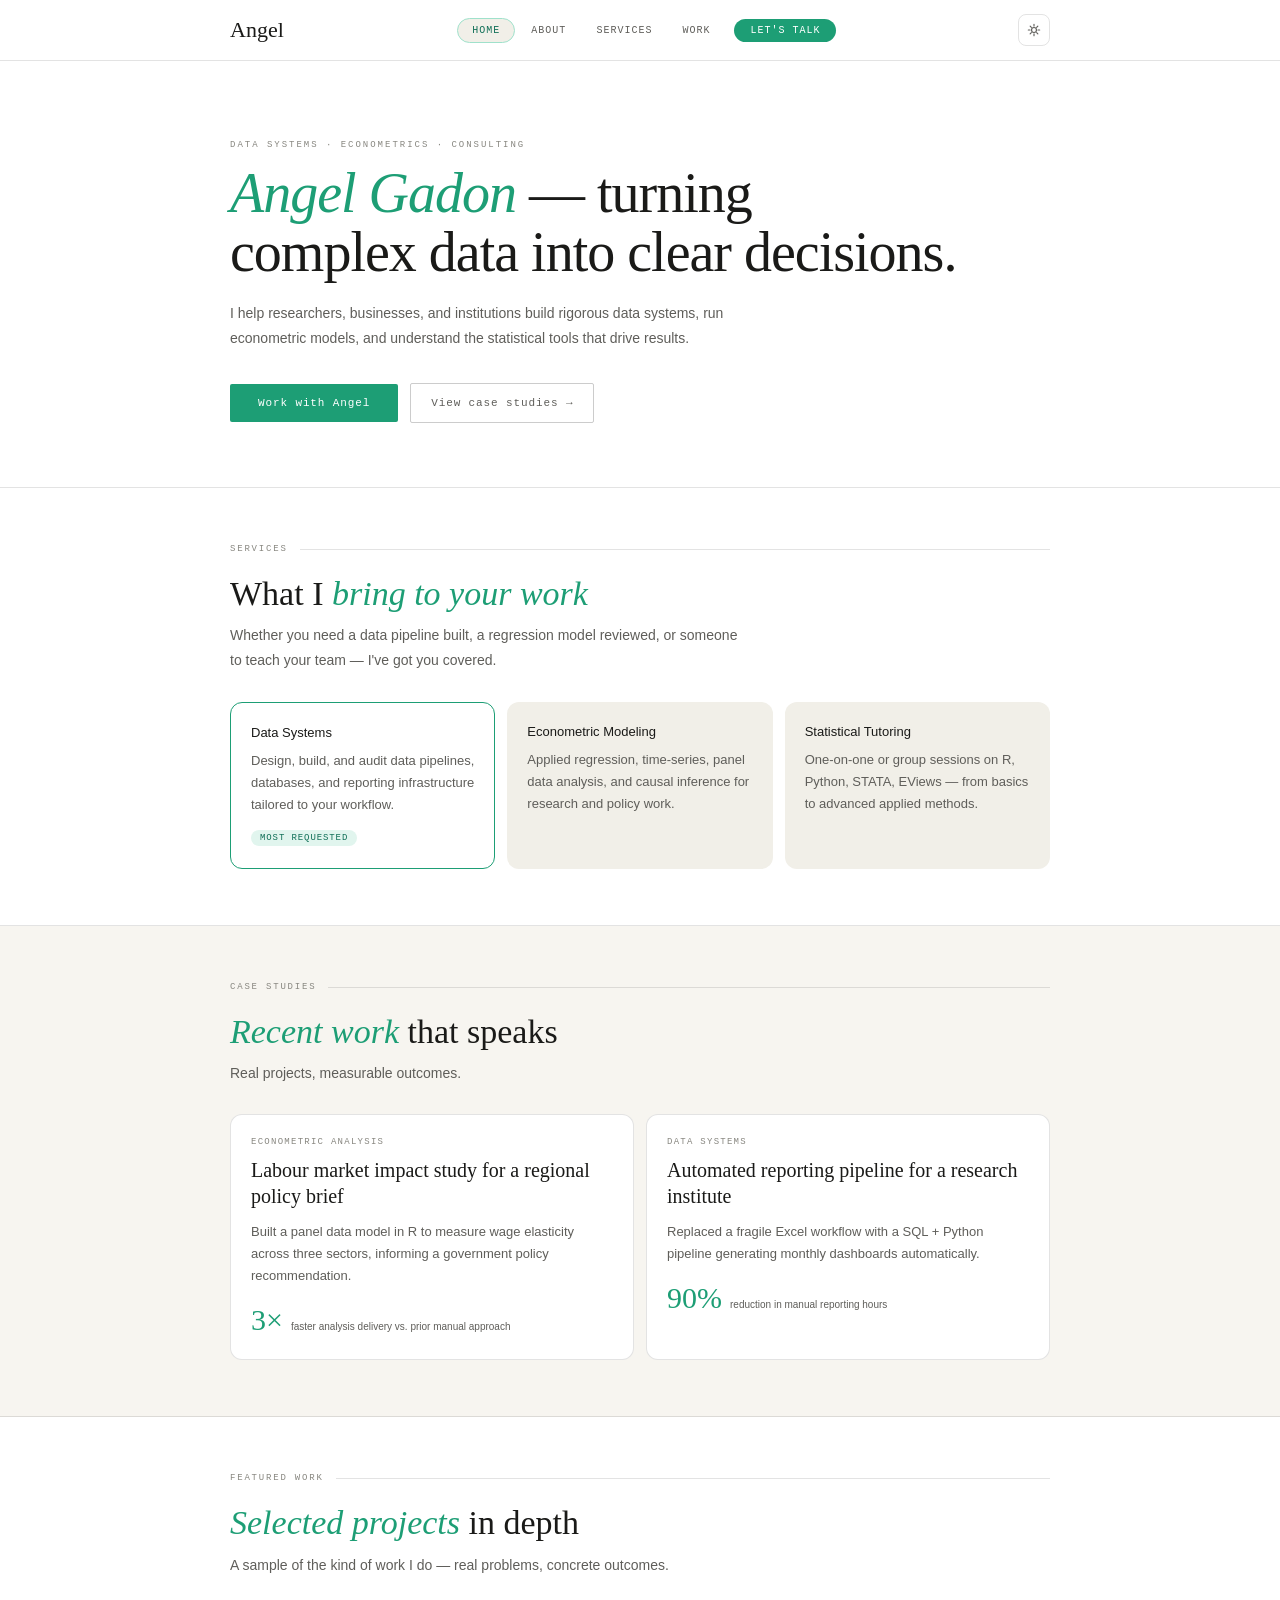
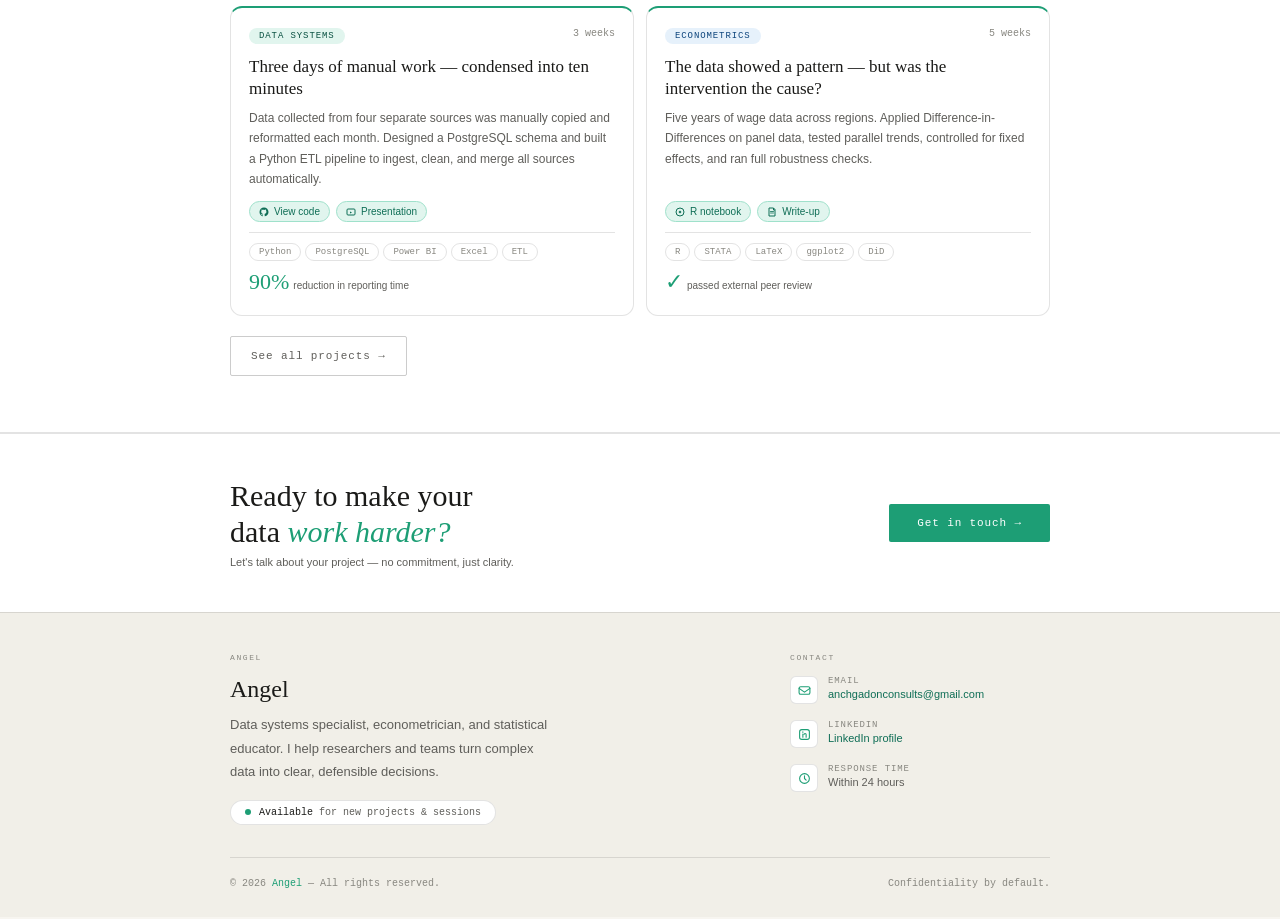
==== commit 45841441: "fix year" ====
--- a/index.html
+++ b/index.html
@@ -505,7 +505,7 @@
       </div>
     </div>
     <div class="footer-bar">
-      <div class="footer-copy">© 2025 <em>Angel</em> — All rights reserved.</div>
+      <div class="footer-copy">© <span id="footer-year">2025</span> <em>Angel</em> — All rights reserved.</div>
       <div class="footer-made">Confidentiality by default.</div>
     </div>
   </div>
